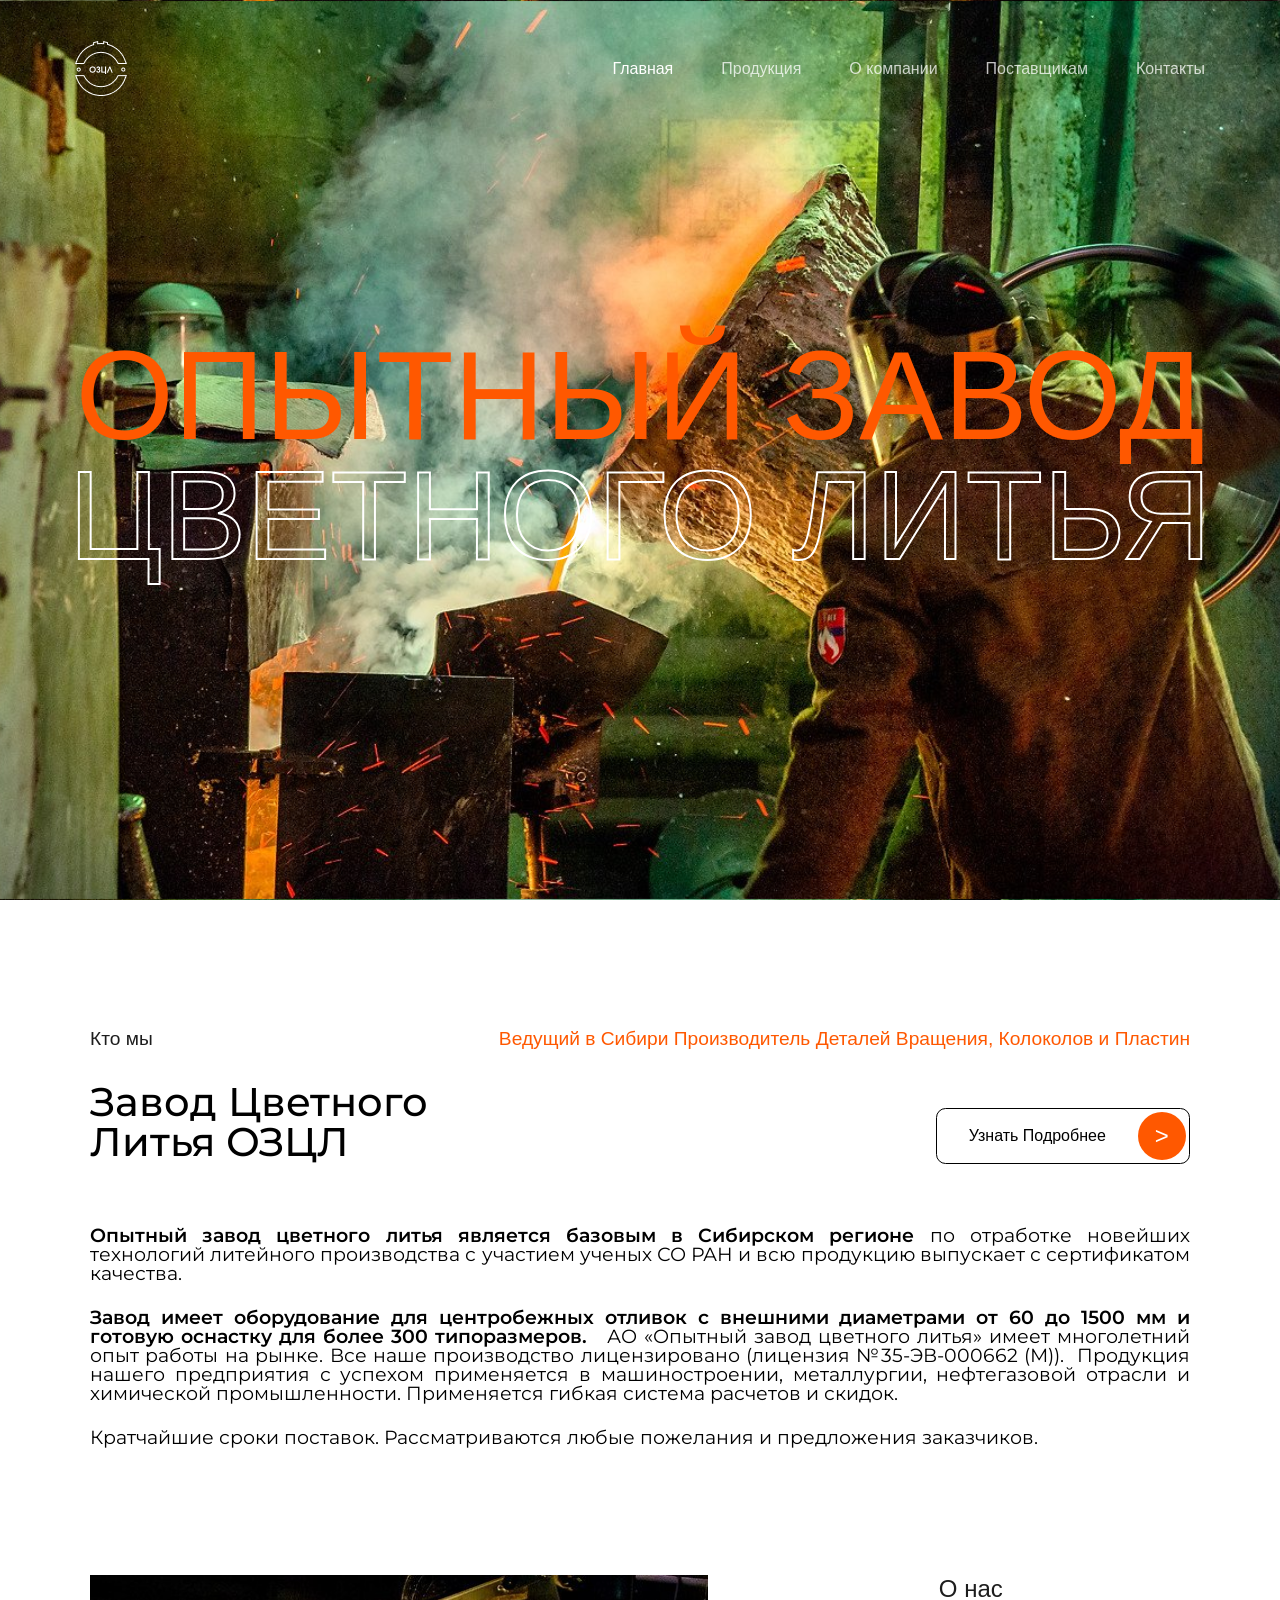
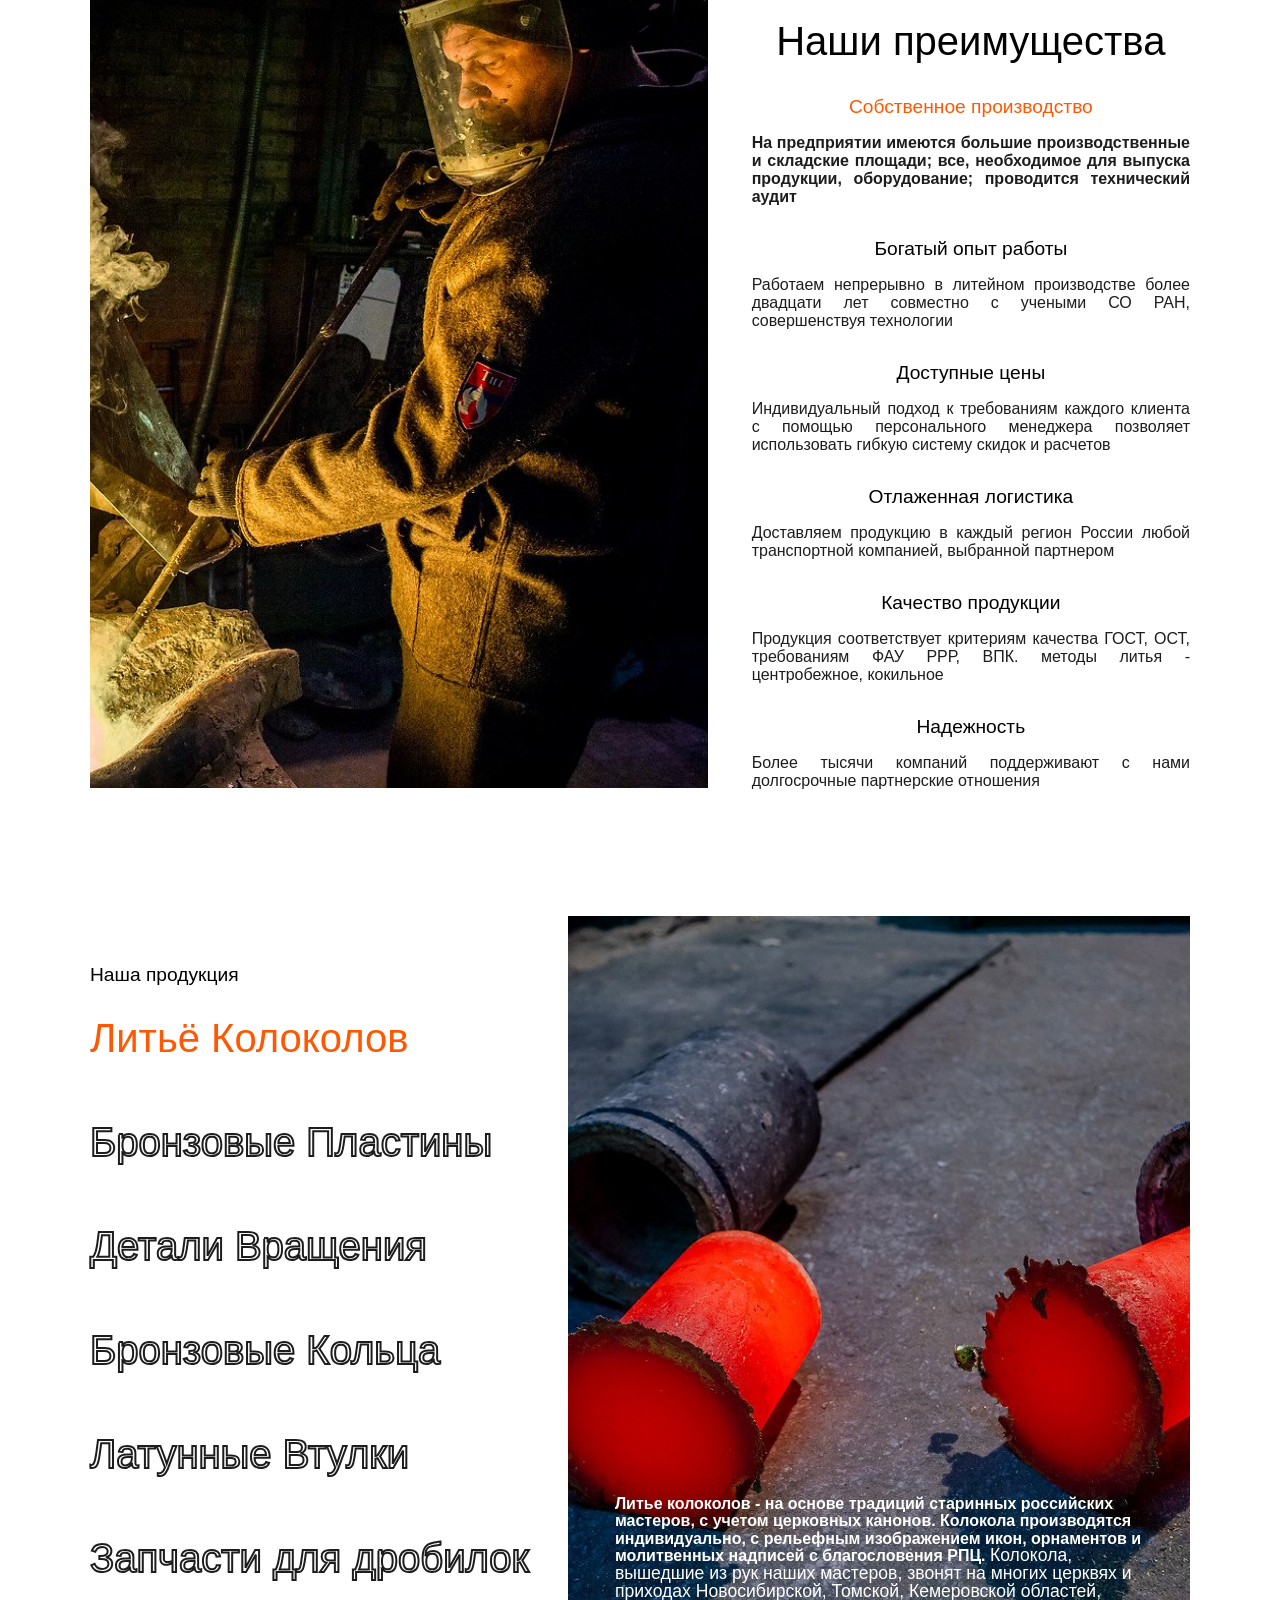
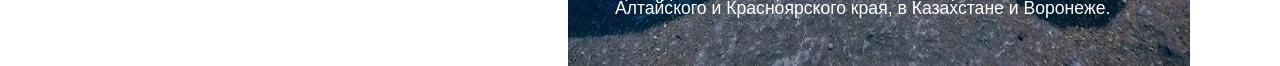
==== index.html @ 79fb11de "Add files via upload" ====
<!DOCTYPE html>
<html lang="ru">
  <head>
    <meta charset="UTF-8" />
    <meta name="viewport" content="width=device-width, initial-scale=1.0" />
    <link href="index.css" rel="stylesheet" />
    <link rel="preconnect" href="https://fonts.googleapis.com" />
    <link rel="preconnect" href="https://fonts.gstatic.com" crossorigin />
    <link
      href="https://fonts.googleapis.com/css2?family=Kumbh+Sans:wght@100..900&family=Montserrat:ital,wght@0,100..900;1,100..900&display=swap"
      rel="stylesheet"
    />
    <script src="index.js" defer></script>
    <title>index</title>
  </head>
  <body>
    <div class="head-section">
      <div class="head-container">
        <div class="nav-head">
          <div class="nav-logo">
            <img id="our-logo" src="images/logo.png" alt="our logotype" />
          </div>
          <div class="toggle" id="mobile__menu">
            <span class="bar"></span>
            <span class="bar"></span>
            <span class="bar"></span>
          </div>
          <ul class="nav-menu">
            <li class="list-item">
              <a class="list-refer active" href="/">Главная</a>
            </li>
            <li class="list-item">
              <a class="list-refer" href="/">Продукция</a>
            </li>
            <li class="list-item">
              <a class="list-refer" href="/">О компании</a>
            </li>
            <li class="list-item">
              <a class="list-refer" href="/">Поставщикам</a>
            </li>
            <li class="list-item">
              <a class="list-refer" href="/">Контакты</a>
            </li>
          </ul>
        </div>
        <p id="orange-fabrik">ОПЫТНЫЙ ЗАВОД</p>
        <p id="transperent-fabrik">ЦВЕТНОГО ЛИТЬЯ</p>
      </div>
    </div>

    <!-- About us -->
    <div class="product-container">
      <div class="about-us">
        <p id="who-we-are">Кто мы</p>
        <p id="lead-fabrik">
          Ведущий в Сибири Производитель Деталей Вращения, Колоколов и Пластин
        </p>
      </div>
      <h3>
        Завод Цветного <br />
        Литья ОЗЦЛ
      </h3>
      <p class="product-text">
        <b>
          Опытный завод цветного литья является базовым в Сибирском регионе
        </b>
        по отработке новейших технологий литейного производства с участием
        ученых СО РАН и всю продукцию выпускает с сертификатом качества. 
      </p>

      <p class="product-text">
        <b>
          Завод имеет оборудование для центробежных отливок с внешними
          диаметрами от 60 до 1500 мм и готовую оснастку для более 300
          типоразмеров. </b
        >  АО «Опытный завод цветного литья» имеет многолетний опыт работы на
        рынке. Все наше производство лицензировано (лицензия №35-ЭВ-000662
        (М)).  Продукция нашего предприятия с успехом применяется в
        машиностроении, металлургии, нефтегазовой отрасли и химической
        промышленности. Применяется гибкая система расчетов и скидок.
      </p>
      <p class="product-text">
        Кратчайшие сроки поставок. Рассматриваются любые пожелания и предложения
        заказчиков.
      </p>
      <div class="read-more">
        <p>Узнать Подробнее</p>
        <button class="orange-circle">
          <div>&gt;</div>
        </button>
      </div>
    </div>

    <!-- advantage-section -->

    <div class="advantage-container">
      <div class="advantage-images">
        <img
          src="images/own production.png"
          class="image active-img text-1"
          alt="own production"
        />
        <img
          src="images/big experience.png"
          class="image text-2"
          alt="big experience"
        />
        <img src="images/availability.jpg" class="image text-3" alt="" />
        <img src="images/transport.jpg" class="image text-4" alt="" />
        <img src="images/high quality.jpg" class="image text-5" alt="" />
        <img src="images/reliability.jpg" class="image text-6" alt="" />
      </div>
      <div class="advantage-text">
        <p id="us">О нас</p>
        <h4>Наши преимущества</h4>
        <div class="advantage-text-container">
          <div class="text-wrap active-text" data-text="text-1">
            <h5>Собственное производство</h5>
            <p>
              На предприятии имеются большие производственные и складские
              площади; все, необходимое для выпуска продукции, оборудование;
              проводится технический аудит
            </p>
          </div>
          <div class="text-wrap" data-text="text-2">
            <h5>Богатый опыт работы</h5>
            <p>
              Работаем непрерывно в литейном производстве более двадцати лет
              совместно с учеными СО РАН, совершенствуя технологии
            </p>
          </div>
          <div class="text-wrap" data-text="text-3">
            <h5>Доступные цены</h5>
            <p>
              Индивидуальный подход к требованиям каждого клиента с помощью
              персонального менеджера позволяет использовать гибкую систему
              скидок и расчетов
            </p>
          </div>
          <div class="text-wrap" data-text="text-4">
            <h5>Отлаженная логистика</h5>
            <p>
              Доставляем продукцию в каждый регион России любой транспортной
              компанией, выбранной партнером
            </p>
          </div>
          <div class="text-wrap" data-text="text-5">
            <h5>Качество продукции</h5>
            <p>
              Продукция соответствует критериям качества ГОСТ, ОСТ, требованиям
              ФАУ РРР, ВПК. методы литья - центробежное, кокильное
            </p>
          </div>
          <div class="text-wrap" data-text="text-6">
            <h5>Надежность</h5>
            <p>
              Более тысячи компаний поддерживают с нами долгосрочные партнерские
              отношения
            </p>
          </div>
        </div>
      </div>
    </div>

    <!-- production section -->

    <div class="production-container">
      <div class="our-production">
        <p>Наша продукция</p>
        <ul class="production-list">
          <li class="production-item active-item" data-item="1">
            Литьё Колоколов
          </li>
          <li class="production-item" data-item="2">Бронзовые Пластины</li>
          <li class="production-item" data-item="3">Детали Вращения</li>
          <li class="production-item" data-item="4">Бронзовые Кольца</li>
          <li class="production-item" data-item="5">Латунные Втулки</li>
          <li class="production-item" data-item="6">Запчасти для дробилок</li>
        </ul>
      </div>
      <div class="production-image-container">
        <div class="image-block active-block 1">
          <img
            class="production-image"
            src="images/casting of bells.png"
            alt="casting of bells"
          />
          <p class="block-text">
            <b
              >Литье колоколов - на основе традиций старинных российских
              мастеров, с учетом церковных канонов. Колокола производятся
              индивидуально, с рельефным изображением икон, орнаментов и
              молитвенных надписей с благословения РПЦ.
            </b>
            Колокола, вышедшие из рук наших мастеров, звонят на многих церквях и
            приходах Новосибирской, Томской, Кемеровской областей, Алтайского и
            Красноярского края, в Казахстане и Воронеже.
          </p>
        </div>
        <div class="image-block 2">
          <img
            class="production-image"
            src="images/bronze plates.jpg"
            alt="bronze plates"
          />

          <p class="block-text">
            <b>
              Каждая пластина изготавливается индивидуально, украшается искусно
              выполненными узорами и символическими изображениями, отражающими
              богатство русской культуры.
            </b>
            Продукция, созданная нашими мастерами, используется в различных
            сферах, включая декоративно-прикладное искусство, строительство и
            промышленность. Бронзовые пластины нашего производства украшают
            интерьеры зданий и памятники во многих городах.
          </p>
        </div>
        <div class="image-block 3">
          <img
            class="production-image"
            src="images/rotation details.jpg"
            alt="rotation details"
          />
          <p class="block-text">
            <b
              >Производство деталей вращения в России основывается на вековых
              традициях отечественных инженеров и новейших технологиях обработки
              металлов.
            </b>
            Каждое изделие создается индивидуально, с учётом специфики
            оборудования и требований заказчиков. Детали отличаются высоким
            качеством исполнения, точностью размеров и долговечностью.
          </p>
        </div>
        <div class="image-block 4">
          <img
            class="production-image"
            src="images/bronze rings.png"
            alt="bronze rings"
          />
          <p class="block-text">
            <b
              >Производим детали механизмов вращения по технологии центробежного
              литья с последующей механической обработкой.
            </b>
            Нашими заказчиками являются тракторные, судоремонтные,
            машиностроительные, агрегатные, вагоноремонтные, авиационные,
            металлургические и другие заводы.
          </p>
        </div>
        <div class="image-block 5">
          <img
            class="production-image"
            src="images/brass forks.jpg"
            alt="brass forks"
          />
          <p class="block-text">
            <b
              >Производство латунных вилок ведется с использованием традиционных
              технологий и современного оборудования, гарантирующих безупречное
              качество изделий. Каждая вилка проходит тщательную проверку на
              прочность и эстетичность.
            </b>
            Благодаря особой обработке поверхности и аккуратному дизайну, наши
            вилки становятся незаменимым элементом сервировки стола и ценятся
            гурманами по всему миру.
          </p>
        </div>
        <div class="image-block">
          <img
            class="production-image"
            src="images/spare parts for crushers.jpg"
            alt="spare parts for crushers"
          />
          <p class="block-text">
            <b
              >Производство запчастей для дробилок осуществляется с применением
              проверенных временем методов и инновационных решений,
              обеспечивающих надежность и долговечность изделий.
            </b>
            Запчасти характеризуются высокими показателями износостойкости,
            точности изготовления и совместимости с различными моделями
            дробильных установок.
          </p>
        </div>
      </div>
    </div>
  </body>
</html>
---- index.css ----
* {
    box-sizing: border-box;
    padding: 0;
    margin: 0;
    font-size: 16px;
    font-family: Arial, Helvetica, sans-serif;
    scroll-behavior: smooth;
}

.head-section {
    background-image: url('images/main-background.png');
    background-size: cover;
    background-position: center;
    height: 982px;
    width: 100%;
    border: 1px solid transparent;
}

#our-logo {
    cursor: pointer;
}

.nav-head {
    margin: 2.5rem auto 8rem;
    display: flex;
    justify-content: space-between;
    max-width: 1480px;
    height: 55px;
}

.nav-menu {
    display: flex;
    align-items: center;
    justify-content: center;
    justify-items: center;
    list-style: none;
}

.list-item {
    height: 55px;
    display: flex;
    width: 100%;
    align-items: center;
    justify-content: center;
    justify-items: center;
    margin-right: 3rem;
}

.list-item:last-child {
    margin-right: 0;
}

.list-refer {
    display: flex;
    align-items: center;
    justify-content: center;
    justify-self: center;
    text-align: center;
    white-space: nowrap;
    height: 100%;
    width: 100%;
    text-decoration: none;
    color: #ffffffc0;
    font-weight: 400;
    font-size: 1rem;
}

.list-refer:hover {
    color: #fff;
}

.active {
    color: #fff;
}

#orange-fabrik {
    color: #ff5800;
    text-align: center;
    padding-top: 8rem;
    font-size: 10.3rem;
    line-height: 95%;
    animation-name: orange-fabrik;
    animation-timing-function: ease-out;
    animation-duration: 1.5s;
}

@keyframes orange-fabrik {
    from {
        opacity: 0;
        transform: translateY(-400px);
    }

    to {
        opacity: 1;
        transform: translateY(0);
    }
}

#transperent-fabrik {
    -webkit-text-stroke: 2px #fff;
    color: transparent;
    font-size: 10.3rem;
    text-align: center;
    line-height: 95%;
    animation-name: transperent-fabrik;
    animation-timing-function: ease-out;
    animation-duration: 1.5s;
}

@keyframes transperent-fabrik {
    from {
        opacity: 0;
        transform: translateY(400px);
    }

    to {
        opacity: 1;
        transform: translateY(0);
    }
}

@media screen and (max-width:1520px) {

    .head-section {
        height: 950px;
    }

    .nav-head {
        margin: 2.5rem auto 0;
        width: 1300px;
    }

    #transperent-fabrik {
        font-size: 9.2rem;
    }

    #orange-fabrik {
        font-size: 9.2rem;
        text-align: center;
        padding-top: 15rem;
        line-height: 95%;
    }

}

@media screen and (max-width:1350px) {

    .head-section {
        height: 900px;
    }

    .nav-head {
        margin: 2.5rem auto 0;
        width: 1130px;
    }

    #transperent-fabrik {
        font-size: 7.9rem;
    }

    #orange-fabrik {
        font-size: 7.9rem;
    }

}

@media screen and (max-width:1160px) {
    .head-section {
        height: 850px;
    }

    .nav-head {
        margin: 2.5rem auto 0;
        width: 1000px;
    }

    #transperent-fabrik {
        font-size: 7rem;
    }

    #orange-fabrik {
        font-size: 7rem;
    }

}


@media screen and (max-width:1050px) {
    .head-section {
        height: 850px;
    }
    .nav-menu.active {
        display: flex;
        position: absolute;
        left: 10rem;
        top: 40px;
        transition: all 0.5s;
    }

    .toggle .bar {
        width: 25px;
        height: 3px;
        margin: 5px auto;
        transition: all 0.5s ease-in-out;
        background: #ffffffea;
    }

    #mobile__menu {
        position: absolute;
        top: 53px;
        right: 4rem;
    }


    .toggle .bar {
        display: block;
        cursor: pointer;
    }

    #mobile__menu.is-active .bar:nth-child(2) {
        opacity: 0;
    }

    #mobile__menu.is-active .bar:nth-child(1) {
        transform: translateY(8px) rotate(45deg);
    }

    #mobile__menu.is-active .bar:nth-child(3) {
        transform: translateY(-8px) rotate(-45deg);
    }

    .nav-menu {
        display: flex;
        position: absolute;
        top:-100px;
        left: 10rem;
        transition: all 0.5s;
    }

    .nav-logo {
        margin-left: 4rem;
    }

    .list-item {
        margin-right: 1rem;
    }
    .nav-head {
        margin: 2.5rem auto 0;
        width: 1000px;
    }

    #transperent-fabrik {
        font-size: 6.2rem;
    }

    #orange-fabrik {
        font-size: 6.2rem;
    }
}

@media screen and (max-width:920px) {
    .header-container {
        width: 100%;
    }
    #transperent-fabrik {
        font-size: 5.5rem;
    }

    #orange-fabrik {
        font-size: 5.5rem;
    }

    .list-refer {
        font-size: 0.9rem;
    }

}

@media screen and (max-width:820px) {
    .head-section {
        height: 850px;
    }

    #orange-fabrik {
        font-size: 4.5rem;
    }
    #transperent-fabrik {
        font-size: 4.5rem;
    }

    .nav-menu.active {
        display: flex;
        position: absolute;
        left: 7.5rem;
        top: 40px;
        transition: all 0.5s;
    }


    #mobile__menu {
        position: absolute;
        top: 53px;
        right: 2rem;
    }

    .nav-menu {
        display: flex;
        position: absolute;
        top:-100px;
        left: 7.5rem;
        transition: all 0.5s;
    }

    .nav-logo {
        margin-left: 2rem;
    }
 
    .nav-head {
        margin: 2.5rem auto 0;
        width: 100%;
    }
    
}

@media screen and (max-width:670px) {
    .head-section {
        height: 750px;
    }
    .nav-head {
        margin-top: 20px; 
    }
    #orange-fabrik {
        font-size: 3.2rem;
    }
    #transperent-fabrik {
        font-size: 3.2rem;
    }

    .nav-menu.active {
        display: flex;
        flex-direction: column;
        position: absolute;
        left: 45%;
        top: 10px;
        transition: all 0.5s;
    }

    .nav-menu {
        display: flex;
        flex-direction: column;
        position: absolute;
        top:-300px;
        left: 45%;
        transition: all 0.5s;
    }
    .list-item {
        margin-right: 0;
    }

    #mobile__menu {
        position: absolute;
        top: 27px;
        right: 2rem;
    }
}


/* Product-section */

.product-container {
    max-width: 1520px;
    margin: 8rem auto 8rem;
    font-family: Montserrat;
    position: relative;
}

.about-us {
    display: flex;
    width: 100%;
    justify-content: space-between;
}

#who-we-are {
    font-family: inherit;
    font-weight: 400;
    font-size: 1.2rem;
    color: #1D1D1D;
}

#lead-fabrik {
    font-family: inherit;
    color: #FF5800;
    font-weight: 500;
    font-size: 1.2rem;
}

.product-container h3 {
    font-family: inherit;
    font-weight: 500;
    margin: 2rem 0 4rem;
    font-size: 2.5rem;
    line-height: 100%;
}

.product-text {
    font-family: inherit;
    font-weight: 400;
    font-size: 1.2rem;
    line-height: 100%;
    width: 100%;
    text-align: justify;
    margin-bottom: 1.5rem;
}

.product-text b {
    font-family: inherit;
    font-weight: 600;
    font-size: 1.2rem;
    line-height: 100%;
}

.read-more {
    position: absolute;
    top: 5rem;
    right: 0;
    display: flex;
    border: 1px solid black;
    border-radius: 0.6rem;
    padding: 0.2rem 0.2rem 0.2rem 2rem;
    align-items: center;
}

.read-more p {
    font-family: inherit;
    font-weight: 300;
    font-size: 1rem;
    margin-right: 2rem;
}

.orange-circle {
    border: none;
    cursor: pointer;
    width: 3rem;
    height: 3rem;
    border-radius: 50%;
    background: #FF5800;
}

.orange-circle div {
    color: #fff;
    font-size: 1.5rem;
}


@media screen and (max-width: 1540px) {
    .product-container {
        width: 1300px;
    }
}


@media screen and (max-width: 1320px) {
    .product-container {
        width: 1100px;
    }
}

@media screen and (max-width: 1120px) {
    .product-container {
        width: 900px;
    }
    
    #who-we-are {
        font-size: 1rem;
    }
    
    #lead-fabrik {
        font-size: 1rem;
    }
    
    .product-container h3 {
        font-size: 2.3rem;
    }
    
    .product-text {
        font-size: 1rem;
    }
    
    .product-text b {
        font-size: 1rem;
    }
}

@media screen and (max-width: 920px) {
    .product-container {
        width: 700px;
    }
    .about-us {
        display: block;
    }   
    #who-we-are {
        margin-bottom: 2rem;
    } 

    .read-more {
        position: absolute;
        top: 7rem;
        right: 0;
    }
}

@media screen and (max-width: 720px) {
    .product-container {
        width: 420px;
        margin: 5rem auto 3rem;
    }

    .read-more {
        position: absolute;
        top: 7rem;
        left: 0;
        width: 58%;
    }

    #lead-fabrik {
        margin-bottom: 7rem;
    }

    .product-container h3 {
        font-family: inherit;
        font-weight: 500;
        margin: 2rem 0 2rem;
        font-size: 2.3rem;
    }
}


/* advantage-section */

.advantage-container {
    display: flex;
    width: 1720px;
    height: 982px;
    align-items: center;
    font-family: Montserrat;
    box-sizing: border-box;
}

.advantage-images {
    overflow: hidden;
    width: 44%;
    height: 100%;
    position: relative;
    margin-right: 12%;
}

.image {
    width: 100%;
    height: 100%;
    object-fit: cover;
    object-position: 100% 100%;
    display: none;
}

.image.active-img {
    width: 100%;
    height: 100%;
    object-fit: cover;
    object-position: 100% 100%;
    display: block;
}

.advantage-text {
    width: 44%;
}

#us {
    font-family: inherit;
    font-size: 1.5rem;
}
.advantage-text p{
    color: #1D1D1D;
    font-weight: 400;
    font-size: 1rem;
    margin-bottom: 1rem;
    font-family: inherit;
}

.advantage-text h4{
    font-weight: 500;
    font-size: 3rem;
    margin-bottom: 3rem;
    font-family: inherit;
}

.advantage-text-container {
    display: grid;
    grid-template-columns: 1fr 1fr;
    gap: 2rem;
}

.text-wrap {
    width: 100%;
    cursor: pointer;
}

.text-wrap:nth-child(2), .text-wrap:nth-child(4), .text-wrap:nth-child(6) {
    margin-right: 0;
}

.text-wrap h5 {
    font-family: inherit;
    font-weight: 500;
    font-size: 1.2rem;
    margin-bottom: 1rem;
}
.text-wrap p {
    font-family: inherit;
    font-weight: 400;
    font-size: 1rem;
}

.active-text h5 {
    color: #FF5800;
}

.active-text p {
    font-weight: 550;
}

.image.text-2 {
    width: 100%;
    height: 100%;
    object-fit: cover;
    object-position: 40% 10%;
}

.image.text-5 {
    width: 100%;
    height: 100%;
    object-fit: cover;
    object-position: 10% 10%;
}

.image.text-4 {
    width: 100%;
    height: 100%;
    object-fit: cover;
    object-position: 100% 100%;
}


@media screen and (max-width:1740px) {
    
    .advantage-container {
        width: 1500px;
        height: 900px;
        align-items: center;
        font-family: Montserrat;
    }

    .image.text-2 {
        object-position: 50% 40%;
    }
}

@media screen and (max-width:1540px) {
    
    .advantage-container {
        width: 1250px;
        height: 800px;
        margin: 0 auto;     
    }

    .advantage-text-container {
        justify-content: space-between;
        text-align: justify;
    }


    .advantage-images {
        width: 46%;
        margin-right: 6%;
    }

    .advantage-text {
        width: 48%;
    }

    .image.text-2 {
        object-position: 40% 10%;
    }
    
}

@media screen and (max-width:1320px) {
    
    .advantage-container {
        width: 1100px;
        height: 813px;
        align-items: self-start;
    }
    
    .advantage-images {
        width: 62%;
        height: 100%;
        margin-right: 4%;
    }
    
    .advantage-text {
        width: 44%;
        text-align: center;
    }
    
    .advantage-text p{
        font-size: 1rem;
        font-family: inherit;
    }
    
    .advantage-text h4{
        font-size: 2.5rem;
        margin-bottom: 2rem;
    }
    
    .advantage-text-container {
        display: grid;
        grid-template-columns: 1fr;
        gap: 1rem;
    }
    
    .text-wrap {
        margin-right: 0;
        text-align: justify;
    }
     
    .text-wrap h5 {
        font-family: inherit;
        text-align: center;
        font-weight: 500;
        font-size: 1.2rem;
    }
    
    .active-text p {
        font-weight: 550;
    }
}

@media screen and (max-width:1120px) {
    .advantage-container {
        width: 900px;
        height: auto;
        align-items: center;
        flex-direction: column-reverse;
    }
    
    .advantage-images {
        width: 70%;
        height: 40rem;
        margin-right: 0;
    }
    
    .advantage-text {
        width: 100%;
        text-align: center;
        margin-bottom: 2rem;
    }
    
    .advantage-text h4{
        font-size: 2.5rem;
        margin-bottom: 2.5rem;
    }
    
    .advantage-text-container {
        display: grid;
        grid-template-columns: 1fr 1fr;
        gap: 2.5rem;
    }
    
    .text-wrap {
        width: 100%;
        text-align: justify;
    }
}

@media screen and (max-width:920px) {

    .advantage-container {
        width: 700px;
    }

    .advantage-images {
        width: 100%;
    }

    .text-wrap {
        width: 100%;
    }
}

@media screen and (max-width:720px) {
    .advantage-container {
        width: 420px;
        margin-top: 6rem;
    }

    .advantage-text-container {
        display: grid;
        grid-template-columns: 1fr;
        gap: 1rem;
    }

    .advantage-images {
       height: 30rem;
    }
}

/* production section */

.production-container {
    margin-top: 8rem;
    display: flex;
    justify-content: space-between;
    width: 1720px;
    height: 982px;
    justify-self: end;
    font-family: Montserrat;
    box-sizing: border-box;
}

.our-production {
    display: flex;
    flex-direction: column;
    width: 50%;
}

.our-production p {
    margin-top: 5rem;
    font-family: inherit;
    font-weight: 400;
    font-size: 1.2rem;
}

.production-list {
    list-style: none;
    margin-top: 2rem;
}

.production-item {
    cursor: pointer;
    font-family: inherit;
    font-weight: 500;
    font-size: 3rem;
    line-height: 100%;
    -webkit-text-stroke: 2px #1D1D1D;
    color: transparent;
    margin-bottom: 5rem;
}

.active-item {
    color: #ff5800;
    border: none;
    -webkit-text-stroke: 0;
}

.production-image-container {
    width: 911px;
    height: 982px;
}


.image-block {
    position: relative;
    display: flex;
    justify-content: center;
    align-items: end;
    width: 100%;
    height: 100%;
    overflow: hidden;
    color: #fff;
    padding-bottom: 5rem;
    display: none;
}

.image-block.active-block {
    display: flex;
}

.image-block img {
    position: absolute;
    width: 100%;
    height: 100%;
    object-fit: cover;
    left: 0;
    top: 0;
    z-index: -1;
}
.image-block .block-text {
    font-weight: 400;
    font-family: inherit;
    font-size: 1.2rem;
    line-height: 100%;
    text-align: left;
    z-index: 1;
    width: 70%;
}


@media screen and (max-width:1740px) {
    
    .production-container {
        width: 1500px;
        height: 900px;
        font-family: Montserrat;
    }
}

@media screen and (max-width:1540px) {
    
    .production-container {
        width: 1250px;
        height: 800px;
        margin: 8rem auto 0;     
    }

    .production-image-container {
        width: 60%;
        height: 100%;
    }

    .our-production p {
        margin-top: 5rem;
    }

    .image-block {
        padding-bottom: 3rem;
    }

    .image-block .block-text {
        width: 80%;
    }

    .production-item {
        font-size: 2.5rem;
        margin-bottom: 4rem;
    }
}

@media screen and (max-width:1320px) {
    
    .production-container {
        width: 1100px;
        height: 750px;
    }

    .image-block .block-text {
        width: 85%;
        font-size: 1.1rem;
    }

    .our-production p {
        margin-top: 3rem;
    }

    .production-image-container {
        width: 65%;
        height: 100%;
    }

    .image-block {
        padding-bottom: 3rem;
    }
}

@media screen and (max-width:1120px) {
    .production-container {
        width: 900px;
        align-items: center;
    }

       .our-production p{
        margin-top: 0;
    }

    .production-item {
        font-size: 1.9rem;
        margin-bottom: 4rem;
        -webkit-text-stroke: 1px #1D1D1D;
    }

    .active-item {
        -webkit-text-stroke: 0;
    }

    .production-item:last-child {
        margin-bottom: 0;
    }
    .production-image-container {
        width: 80%;
        height: 85%;
        padding-bottom: 0;
    }

    .image-block .block-text {
        margin-bottom: 0;
        padding-bottom: 0;
    }

    .image-block {
        padding-bottom: 2rem;
    }
}

@media screen and (max-width:920px) {

    .production-container {
        display: flex;
        flex-direction: column;
        justify-content: center;
        align-items: center;
        margin: 0 auto;
        width: 700px;
        height: auto;
    }
    
    .our-production {
        display: flex;
        flex-direction: column;
        width: 100%;
    }
    
    .our-production p {
        margin-top: 8rem;
        font-family: inherit;
        font-weight: 400;
        font-size: 1.5rem;
        text-align: center;
    }
    
    .production-list {
        list-style: none;
        margin-top: 3rem;
        display: grid;
        grid-template-columns: 1fr 1fr;   
    }
    
    .production-item {
        cursor: pointer;
        font-family: inherit;
        font-weight: 500;
        font-size: 1.9rem;
        -webkit-text-stroke: 1px #1D1D1D;
        color: transparent;
        margin-bottom: 4rem;
    }

    .active-item {
        color: #FF5800;
        -webkit-text-stroke: 0;
    }

    .production-item:last-child {
        margin-bottom: 0;
    }
    
    .production-image-container {
        width: 100%;
        height: 30rem;
        overflow: hidden;
    }
    
    .image-block {
        position: relative;
        display: none;
        justify-content: center;
        align-items: end;
        width: 100%;
        height: 100%;
        overflow: hidden;
        color: #fff;
        padding-bottom: 2rem;
    }

    .image-block.active-block {
        display: flex;
    }
    
    .image-block img {
        position: absolute;
        width: 100%;
        height: 100%;
        object-fit: cover;
        left: 0;
        top: 0;
        z-index: -1;
    }
    .image-block .block-text {
        font-weight: 400;
        font-family: inherit;
        font-size: 1rem;
        line-height: 120%;
        text-align: left;
        z-index: 1;
        width: 90%;
        margin-bottom: 0;
    }   

}

@media screen and (max-width:720px) {

    .production-container {
        width: 420px;
    }
    
    .our-production {
        display: flex;
        flex-direction: column;
        width: 100%;
    }
    
    .our-production p {
        margin-top: 8rem;
        font-family: inherit;
        font-weight: 400;
        font-size: 1.5rem;
        text-align: center;
    }
    
    .production-list {
        list-style: none;
        margin-top: 3rem;
        display: grid;
        grid-template-columns: 1fr 1fr;   
    }
    
    .production-item {
        cursor: pointer;
        font-family: inherit;
        font-weight: 500;
        font-size: 1.9rem;
        -webkit-text-stroke: 1px #1D1D1D;
        color: transparent;
        margin-bottom: 4rem;
    }

    .active-item {
        color: #FF5800;
        -webkit-text-stroke: 0;
    }
    .production-item:last-child {
        margin-bottom: 0;
    }
    
    .production-image-container {
        width: 100%;
        height: 30rem;
        overflow: hidden;
    }
    
    .image-block {
        position: relative;
        display: none;
        justify-content: center;
        align-items: end;
        width: 100%;
        height: 100%;
        overflow: hidden;
        color: #fff;
        padding-bottom: 0;
    }

    .image-block.active-block {
        display: flex;
    }

    .image-block img {
        position: absolute;
        width: 100%;
        height: 100%;
        object-fit: cover;
        left: 0;
        top: 0;
        z-index: -1;
    }
    .image-block .block-text {
        font-weight: 400;
        font-family: inherit;
        font-size: 0.8rem;
        line-height: 120%;
        width: 90%;
        margin-bottom: 1rem;
    }   
}
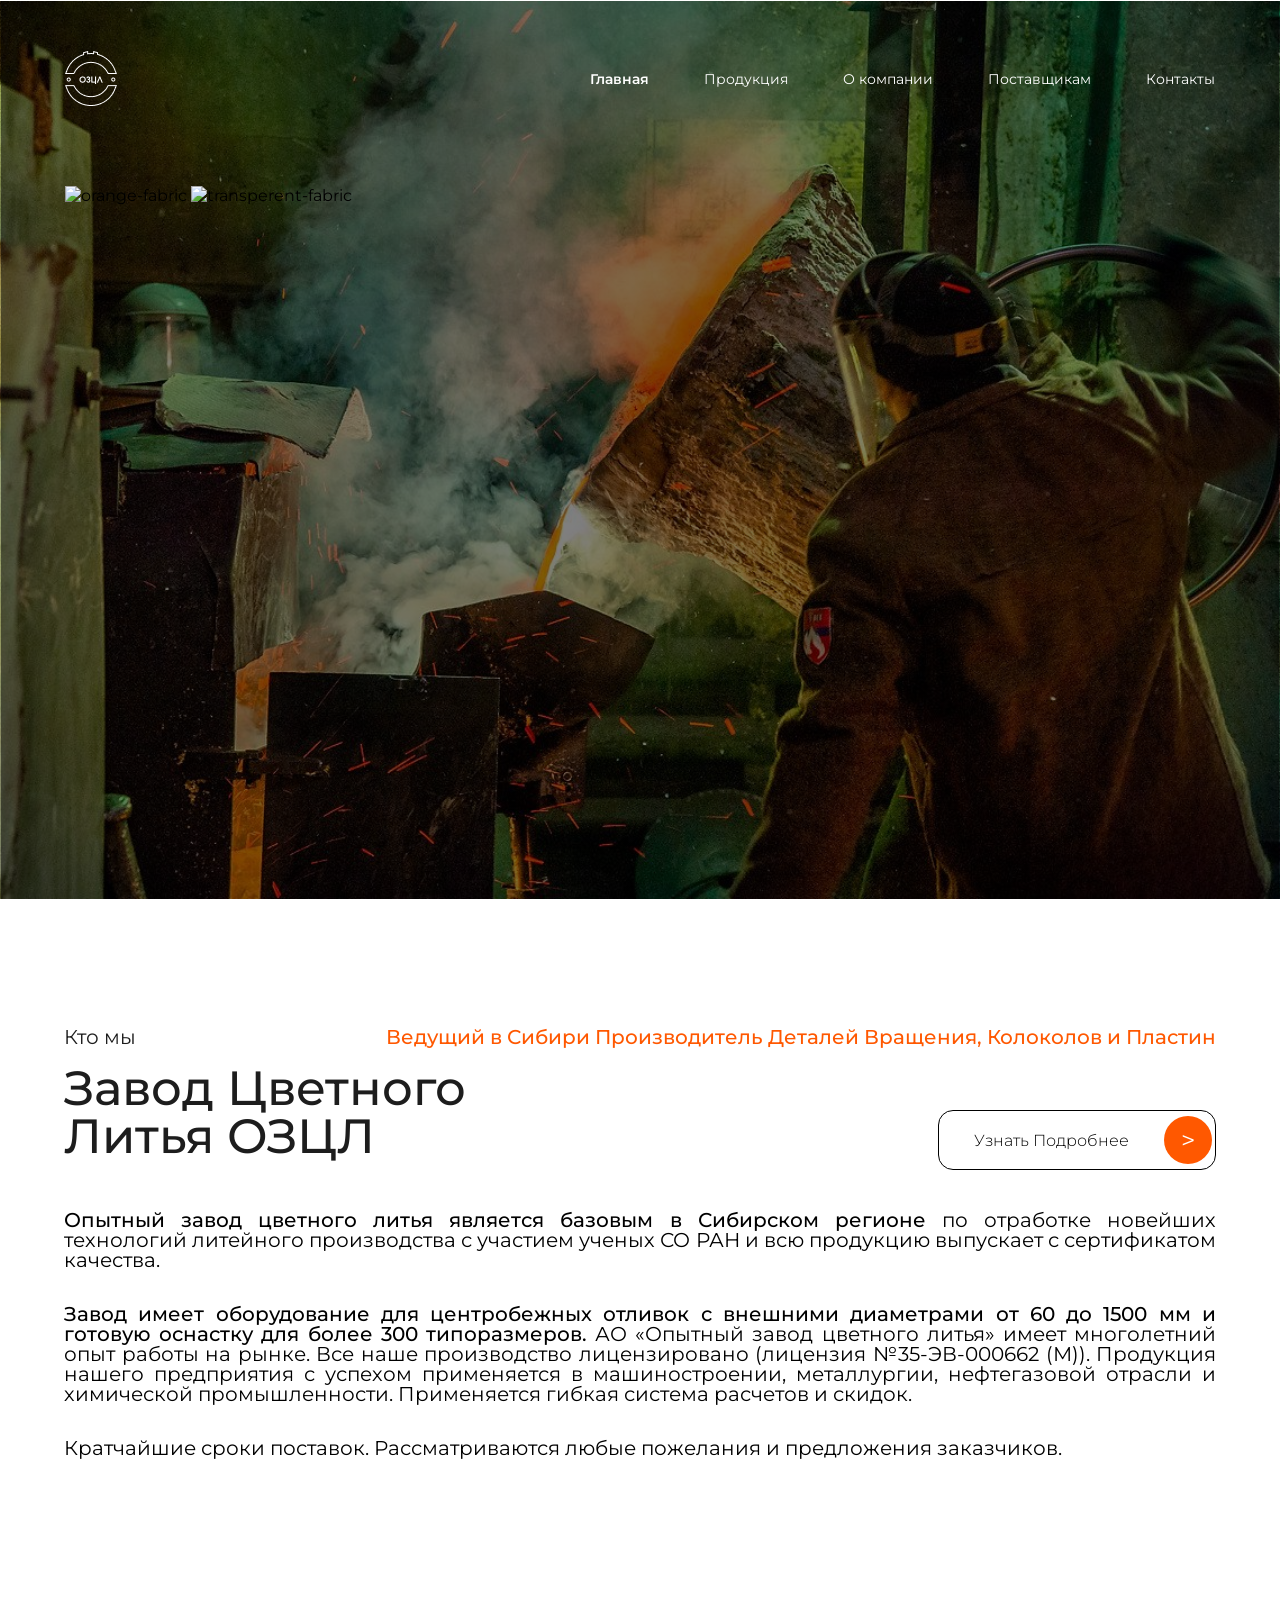
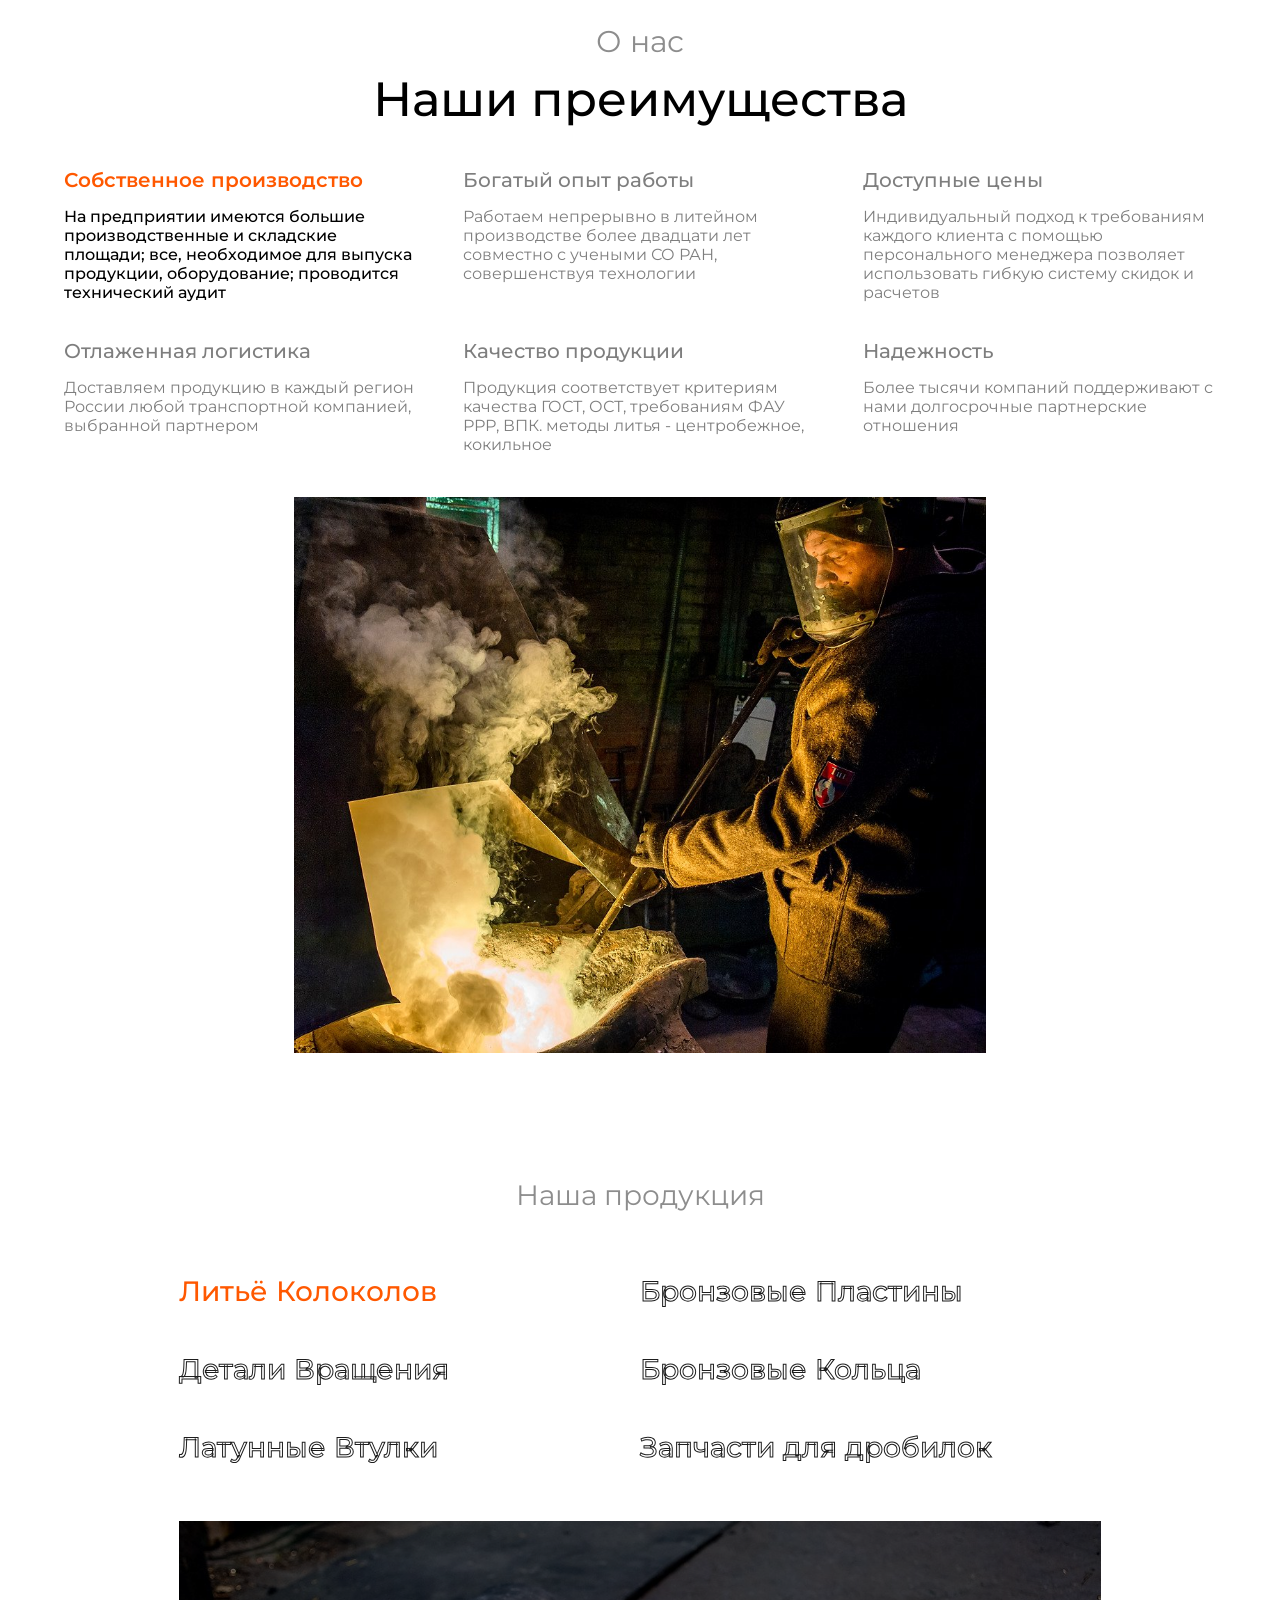
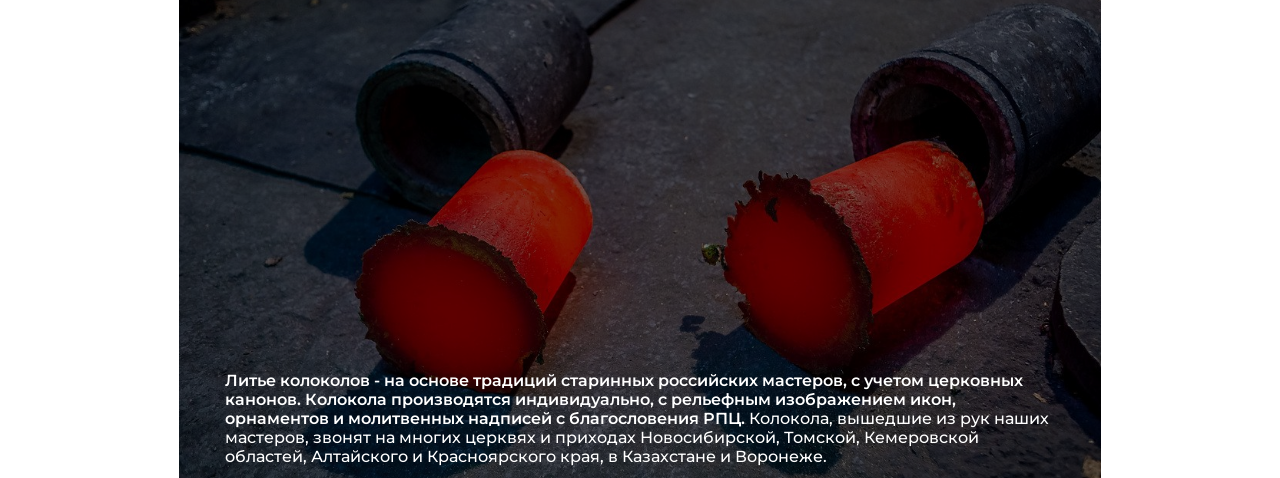
==== commit 49d4db7d: "Add files via upload" ====
--- a/index.html
+++ b/index.html
@@ -16,35 +16,41 @@
   <body>
     <div class="head-section">
       <div class="head-container">
-        <div class="nav-head">
+        <header class="nav-head">
           <div class="nav-logo">
-            <img id="our-logo" src="images/logo.png" alt="our logotype" />
+            <a href="/"
+              ><img id="our-logo" src="images/logo.png" alt="our logotype"
+            /></a>
           </div>
           <div class="toggle" id="mobile__menu">
             <span class="bar"></span>
             <span class="bar"></span>
             <span class="bar"></span>
           </div>
-          <ul class="nav-menu">
-            <li class="list-item">
-              <a class="list-refer active" href="/">Главная</a>
-            </li>
-            <li class="list-item">
-              <a class="list-refer" href="/">Продукция</a>
-            </li>
-            <li class="list-item">
-              <a class="list-refer" href="/">О компании</a>
-            </li>
-            <li class="list-item">
-              <a class="list-refer" href="/">Поставщикам</a>
-            </li>
-            <li class="list-item">
-              <a class="list-refer" href="/">Контакты</a>
-            </li>
-          </ul>
-        </div>
-        <p id="orange-fabrik">ОПЫТНЫЙ ЗАВОД</p>
-        <p id="transperent-fabrik">ЦВЕТНОГО ЛИТЬЯ</p>
+          <nav class="nav-menu">
+            <ul class="nav-list">
+              <li class="list-item">
+                <a class="list-refer active" href="/">Главная</a>
+              </li>
+              <li class="list-item">
+                <a class="list-refer" href="/">Продукция</a>
+              </li>
+              <li class="list-item">
+                <a class="list-refer" href="/">О компании</a>
+              </li>
+              <li class="list-item">
+                <a class="list-refer" href="/">Поставщикам</a>
+              </li>
+              <li class="list-item">
+                <a class="list-refer" href="/">Контакты</a>
+              </li>
+            </ul>
+          </nav>
+        </header>
+        <div class="image-container">
+          <img src="/images/orange-fabric.png" alt="orange-fabric" />
+          <img src="/images/transperent-fabric.png" alt="transperent-fabric" />
+        </div>
       </div>
     </div>
 
@@ -56,39 +62,41 @@
           Ведущий в Сибири Производитель Деталей Вращения, Колоколов и Пластин
         </p>
       </div>
-      <h3>
-        Завод Цветного <br />
-        Литья ОЗЦЛ
-      </h3>
-      <p class="product-text">
-        <b>
-          Опытный завод цветного литья является базовым в Сибирском регионе
-        </b>
-        по отработке новейших технологий литейного производства с участием
-        ученых СО РАН и всю продукцию выпускает с сертификатом качества. 
-      </p>
-
-      <p class="product-text">
-        <b>
-          Завод имеет оборудование для центробежных отливок с внешними
-          диаметрами от 60 до 1500 мм и готовую оснастку для более 300
-          типоразмеров. </b
-        >  АО «Опытный завод цветного литья» имеет многолетний опыт работы на
-        рынке. Все наше производство лицензировано (лицензия №35-ЭВ-000662
-        (М)).  Продукция нашего предприятия с успехом применяется в
-        машиностроении, металлургии, нефтегазовой отрасли и химической
-        промышленности. Применяется гибкая система расчетов и скидок.
-      </p>
-      <p class="product-text">
-        Кратчайшие сроки поставок. Рассматриваются любые пожелания и предложения
-        заказчиков.
-      </p>
       <div class="read-more">
         <p>Узнать Подробнее</p>
         <button class="orange-circle">
           <div>&gt;</div>
         </button>
       </div>
+      <h3>
+        Завод Цветного <br />
+        Литья ОЗЦЛ
+      </h3>
+      <div class="text-content">
+        <p class="product-text">
+          <span
+            >Опытный завод цветного литья является базовым в Сибирском регионе </span
+          >по отработке новейших технологий литейного производства с участием
+          ученых СО РАН и всю продукцию выпускает с сертификатом качества. 
+        </p>
+
+        <p class="product-text">
+          <span
+            >Завод имеет оборудование для центробежных отливок с внешними
+            диаметрами от 60 до 1500 мм и готовую оснастку для более 300
+            типоразмеров.</span
+          >
+          АО «Опытный завод цветного литья» имеет многолетний опыт работы на
+          рынке. Все наше производство лицензировано (лицензия №35-ЭВ-000662
+          (М)). Продукция нашего предприятия с успехом применяется в
+          машиностроении, металлургии, нефтегазовой отрасли и химической
+          промышленности. Применяется гибкая система расчетов и скидок.
+        </p>
+        <p class="product-text">
+          Кратчайшие сроки поставок. Рассматриваются любые пожелания и
+          предложения заказчиков.
+        </p>
+      </div>
     </div>
 
     <!-- advantage-section -->
@@ -105,10 +113,22 @@
           class="image text-2"
           alt="big experience"
         />
-        <img src="images/availability.jpg" class="image text-3" alt="" />
-        <img src="images/transport.jpg" class="image text-4" alt="" />
-        <img src="images/high quality.jpg" class="image text-5" alt="" />
-        <img src="images/reliability.jpg" class="image text-6" alt="" />
+        <img
+          src="images/availability.jpg"
+          class="image text-3"
+          alt="availability"
+        />
+        <img src="images/transport.jpg" class="image text-4" alt="transport" />
+        <img
+          src="images/high quality.jpg"
+          class="image text-5"
+          alt="high quality"
+        />
+        <img
+          src="images/reliability.jpg"
+          class="image text-6"
+          alt="reliability"
+        />
       </div>
       <div class="advantage-text">
         <p id="us">О нас</p>
@@ -181,21 +201,24 @@
       <div class="production-image-container">
         <div class="image-block active-block 1">
           <img
+            id="casting-of-bells"
             class="production-image"
             src="images/casting of bells.png"
             alt="casting of bells"
           />
-          <p class="block-text">
-            <b
+          <div class="block-text">
+            <span
               >Литье колоколов - на основе традиций старинных российских
               мастеров, с учетом церковных канонов. Колокола производятся
               индивидуально, с рельефным изображением икон, орнаментов и
               молитвенных надписей с благословения РПЦ.
-            </b>
-            Колокола, вышедшие из рук наших мастеров, звонят на многих церквях и
-            приходах Новосибирской, Томской, Кемеровской областей, Алтайского и
-            Красноярского края, в Казахстане и Воронеже.
-          </p>
+            </span>
+            <p>
+              Колокола, вышедшие из рук наших мастеров, звонят на многих церквях
+              и приходах Новосибирской, Томской, Кемеровской областей,
+              Алтайского и Красноярского края, в Казахстане и Воронеже.
+            </p>
+          </div>
         </div>
         <div class="image-block 2">
           <img
@@ -203,18 +226,19 @@
             src="images/bronze plates.jpg"
             alt="bronze plates"
           />
-
-          <p class="block-text">
-            <b>
+          <div class="block-text">
+            <span>
               Каждая пластина изготавливается индивидуально, украшается искусно
               выполненными узорами и символическими изображениями, отражающими
               богатство русской культуры.
-            </b>
-            Продукция, созданная нашими мастерами, используется в различных
-            сферах, включая декоративно-прикладное искусство, строительство и
-            промышленность. Бронзовые пластины нашего производства украшают
-            интерьеры зданий и памятники во многих городах.
-          </p>
+            </span>
+            <p>
+              Продукция, созданная нашими мастерами, используется в различных
+              сферах, включая декоративно-прикладное искусство, строительство и
+              промышленность. Бронзовые пластины нашего производства украшают
+              интерьеры зданий и памятники во многих городах.
+            </p>
+          </div>
         </div>
         <div class="image-block 3">
           <img
@@ -222,16 +246,18 @@
             src="images/rotation details.jpg"
             alt="rotation details"
           />
-          <p class="block-text">
-            <b
+          <div class="block-text">
+            <span
               >Производство деталей вращения в России основывается на вековых
               традициях отечественных инженеров и новейших технологиях обработки
               металлов.
-            </b>
-            Каждое изделие создается индивидуально, с учётом специфики
-            оборудования и требований заказчиков. Детали отличаются высоким
-            качеством исполнения, точностью размеров и долговечностью.
-          </p>
+            </span>
+            <p>
+              Каждое изделие создается индивидуально, с учётом специфики
+              оборудования и требований заказчиков. Детали отличаются высоким
+              качеством исполнения, точностью размеров и долговечностью.
+            </p>
+          </div>
         </div>
         <div class="image-block 4">
           <img
@@ -239,15 +265,17 @@
             src="images/bronze rings.png"
             alt="bronze rings"
           />
-          <p class="block-text">
-            <b
+          <div class="block-text">
+            <span
               >Производим детали механизмов вращения по технологии центробежного
               литья с последующей механической обработкой.
-            </b>
-            Нашими заказчиками являются тракторные, судоремонтные,
-            машиностроительные, агрегатные, вагоноремонтные, авиационные,
-            металлургические и другие заводы.
-          </p>
+            </span>
+            <p>
+              Нашими заказчиками являются тракторные, судоремонтные,
+              машиностроительные, агрегатные, вагоноремонтные, авиационные,
+              металлургические и другие заводы.
+            </p>
+          </div>
         </div>
         <div class="image-block 5">
           <img
@@ -255,34 +283,38 @@
             src="images/brass forks.jpg"
             alt="brass forks"
           />
-          <p class="block-text">
-            <b
+          <div class="block-text">
+            <span
               >Производство латунных вилок ведется с использованием традиционных
               технологий и современного оборудования, гарантирующих безупречное
               качество изделий. Каждая вилка проходит тщательную проверку на
               прочность и эстетичность.
-            </b>
-            Благодаря особой обработке поверхности и аккуратному дизайну, наши
-            вилки становятся незаменимым элементом сервировки стола и ценятся
-            гурманами по всему миру.
-          </p>
-        </div>
-        <div class="image-block">
+            </span>
+            <p>
+              Благодаря особой обработке поверхности и аккуратному дизайну, наши
+              вилки становятся незаменимым элементом сервировки стола и ценятся
+              гурманами по всему миру.
+            </p>
+          </div>
+        </div>
+        <div class="image-block 6">
           <img
             class="production-image"
             src="images/spare parts for crushers.jpg"
             alt="spare parts for crushers"
           />
-          <p class="block-text">
-            <b
+          <div class="block-text">
+            <span
               >Производство запчастей для дробилок осуществляется с применением
               проверенных временем методов и инновационных решений,
               обеспечивающих надежность и долговечность изделий.
-            </b>
-            Запчасти характеризуются высокими показателями износостойкости,
-            точности изготовления и совместимости с различными моделями
-            дробильных установок.
-          </p>
+            </span>
+            <p>
+              Запчасти характеризуются высокими показателями износостойкости,
+              точности изготовления и совместимости с различными моделями
+              дробильных установок.
+            </p>
+          </div>
         </div>
       </div>
     </div>
--- a/index.css
+++ b/index.css
@@ -1,93 +1,99 @@
+html { 
+    font-size: calc( 1vw / 19.20)
+} 
+
 * {
     box-sizing: border-box;
     padding: 0;
     margin: 0;
     font-size: 16px;
-    font-family: Arial, Helvetica, sans-serif;
+    font-family: Montserrat;
     scroll-behavior: smooth;
 }
 
 .head-section {
-    background-image: url('images/main-background.png');
+    position: relative;
+    height: 100vh;
+    width: 100%;
+    background: linear-gradient(rgba(0, 0, 0, 0.5), rgba(0, 0, 0, 0.5)), url('images/main-background.png');
+    background-repeat: no-repeat;
+    background-position: 70% 70%;
     background-size: cover;
-    background-position: center;
-    height: 982px;
-    width: 100%;
     border: 1px solid transparent;
 }
+
 
 #our-logo {
     cursor: pointer;
+    width: 52px;
+    height: 55px;
+    color: #fff;
 }
 
 .nav-head {
-    margin: 2.5rem auto 8rem;
+    margin: 50px auto 80px;
+    display: flex;
+    color: #fff;
+    justify-content: space-between;
+    max-width: 1520px;
+    height: 55px;
+    position: relative;
+    box-sizing: border-box;
+}
+
+.nav-menu {
+    width: 625px;
+    height: 17px;
+    display: flex;
+    box-sizing: border-box;
+}
+
+.nav-list {
     display: flex;
     justify-content: space-between;
-    max-width: 1480px;
-    height: 55px;
-}
-
-.nav-menu {
-    display: flex;
-    align-items: center;
-    justify-content: center;
-    justify-items: center;
     list-style: none;
+    box-sizing: border-box;
+    width: 100%;
 }
 
 .list-item {
     height: 55px;
     display: flex;
-    width: 100%;
     align-items: center;
-    justify-content: center;
-    justify-items: center;
-    margin-right: 3rem;
-}
-
-.list-item:last-child {
-    margin-right: 0;
-}
-
+    box-sizing: border-box;
+}
 .list-refer {
-    display: flex;
-    align-items: center;
-    justify-content: center;
-    justify-self: center;
-    text-align: center;
-    white-space: nowrap;
-    height: 100%;
     width: 100%;
     text-decoration: none;
-    color: #ffffffc0;
+    color: #fff;
+    font-family: Montserrat;
     font-weight: 400;
-    font-size: 1rem;
-}
+    font-size: 14px;
+    transition: all ease 0.3s;
+}
+
 
 .list-refer:hover {
-    color: #fff;
+    font-weight: 600;
 }
 
 .active {
-    color: #fff;
-}
-
-#orange-fabrik {
-    color: #ff5800;
-    text-align: center;
-    padding-top: 8rem;
-    font-size: 10.3rem;
-    line-height: 95%;
-    animation-name: orange-fabrik;
+    font-weight: 600;
+}
+
+.image-container {
+    margin: 0 auto;
+    width: 1520px; 
+    animation-name: image-appears;
+    animation-duration: 1.5s;
     animation-timing-function: ease-out;
-    animation-duration: 1.5s;
-}
-
-@keyframes orange-fabrik {
+}
+
+
+@keyframes image-appears {
     from {
         opacity: 0;
-        transform: translateY(-400px);
+        transform: translateY(500px);
     }
 
     to {
@@ -96,105 +102,45 @@
     }
 }
 
-#transperent-fabrik {
-    -webkit-text-stroke: 2px #fff;
-    color: transparent;
-    font-size: 10.3rem;
-    text-align: center;
-    line-height: 95%;
-    animation-name: transperent-fabrik;
-    animation-timing-function: ease-out;
-    animation-duration: 1.5s;
-}
-
-@keyframes transperent-fabrik {
-    from {
-        opacity: 0;
-        transform: translateY(400px);
-    }
-
-    to {
-        opacity: 1;
-        transform: translateY(0);
-    }
-}
-
-@media screen and (max-width:1520px) {
-
-    .head-section {
-        height: 950px;
-    }
-
+.image-container img {
+    max-width: 100%;
+    height: auto;
+    object-fit: contain;
+}
+
+
+@media screen and (max-width:1550px) {
     .nav-head {
-        margin: 2.5rem auto 0;
-        width: 1300px;
-    }
-
-    #transperent-fabrik {
-        font-size: 9.2rem;
-    }
-
-    #orange-fabrik {
-        font-size: 9.2rem;
-        text-align: center;
-        padding-top: 15rem;
-        line-height: 95%;
-    }
-
-}
-
-@media screen and (max-width:1350px) {
-
-    .head-section {
-        height: 900px;
-    }
-
+        width: 90%;
+    }
+
+    .image-container {
+        width: 90%;      
+    }
+}
+
+
+@media screen and (max-width:1050px) {
     .nav-head {
-        margin: 2.5rem auto 0;
-        width: 1130px;
-    }
-
-    #transperent-fabrik {
-        font-size: 7.9rem;
-    }
-
-    #orange-fabrik {
-        font-size: 7.9rem;
-    }
-
-}
-
-@media screen and (max-width:1160px) {
-    .head-section {
-        height: 850px;
-    }
-
-    .nav-head {
-        margin: 2.5rem auto 0;
-        width: 1000px;
-    }
-
-    #transperent-fabrik {
-        font-size: 7rem;
-    }
-
-    #orange-fabrik {
-        font-size: 7rem;
-    }
-
-}
-
-
-@media screen and (max-width:1050px) {
-    .head-section {
-        height: 850px;
-    }
+        margin: 50px auto 120px;
+    }
+    
+    .nav-menu {
+        width: 70%;
+        position: absolute;
+        top: -100px;
+        left: 80px;
+        display: flex;
+        transition: all 0.5s ease-out;
+    }
+
     .nav-menu.active {
+        width: 70%;
+        position: absolute;
+        top: 0;
+        left: 80px;
         display: flex;
-        position: absolute;
-        left: 10rem;
-        top: 40px;
-        transition: all 0.5s;
+        transition: all 0.5s ease-out;
     }
 
     .toggle .bar {
@@ -202,18 +148,18 @@
         height: 3px;
         margin: 5px auto;
         transition: all 0.5s ease-in-out;
-        background: #ffffffea;
+        background: #fff;
+        display: block;
+        cursor: pointer;
     }
 
     #mobile__menu {
         position: absolute;
-        top: 53px;
-        right: 4rem;
-    }
-
-
-    .toggle .bar {
-        display: block;
+        top: 15px;
+        right: 0;
+        cursor: pointer;
+    }
+    #mobile__menu.is-active {
         cursor: pointer;
     }
 
@@ -229,147 +175,97 @@
         transform: translateY(-8px) rotate(-45deg);
     }
 
+}
+
+@media screen and (max-width:780px) {
+    .nav-head {
+        margin: 50px auto 150px;
+    }
     .nav-menu {
+        width: 100%;
+        position: absolute;
+        top: 80px;
+        left: -1000px;
+        display: flex;
+        transition: all 0.5s ease-out;
+    }
+
+    .nav-menu.active {
+        width: 100%;
+        position: absolute;
+        top: 80px;
+        left: 0;
+        display: flex;
+        transition: all 0.5s ease-out;
+    }
+
+    .list-refer {
+        font-size: 13px;
+    }
+}
+
+@media screen and (max-width:490px) {
+    #our-logo {
+        width: 40px;
+        height: auto;
+    }
+    .nav-head {
+        margin: 10% auto 150px;
+        height: 50px;
+    }
+
+    .list-refer {
+        font-size: 13px;
+    }
+
+    .nav-menu {
+        width: 100%;
         display: flex;
         position: absolute;
-        top:-100px;
-        left: 10rem;
-        transition: all 0.5s;
-    }
-
-    .nav-logo {
-        margin-left: 4rem;
-    }
-
-    .list-item {
-        margin-right: 1rem;
-    }
-    .nav-head {
-        margin: 2.5rem auto 0;
-        width: 1000px;
-    }
-
-    #transperent-fabrik {
-        font-size: 6.2rem;
-    }
-
-    #orange-fabrik {
-        font-size: 6.2rem;
-    }
-}
-
-@media screen and (max-width:920px) {
-    .header-container {
+        top: -300px;
+        left: 0;
+        transition: all 0.5s ease-out;
+    }
+
+    .nav-menu.active {
         width: 100%;
-    }
-    #transperent-fabrik {
-        font-size: 5.5rem;
-    }
-
-    #orange-fabrik {
-        font-size: 5.5rem;
-    }
-
-    .list-refer {
-        font-size: 0.9rem;
-    }
-
-}
-
-@media screen and (max-width:820px) {
-    .head-section {
-        height: 850px;
-    }
-
-    #orange-fabrik {
-        font-size: 4.5rem;
-    }
-    #transperent-fabrik {
-        font-size: 4.5rem;
-    }
-
-    .nav-menu.active {
         display: flex;
         position: absolute;
-        left: 7.5rem;
-        top: 40px;
-        transition: all 0.5s;
-    }
-
+        top: 10px;
+        left: 0;
+        transition: all 0.5s ease-out;
+    }
+
+    .nav-list {
+        flex-direction: column;
+        align-items: center;
+    }
 
     #mobile__menu {
         position: absolute;
-        top: 53px;
-        right: 2rem;
-    }
-
-    .nav-menu {
-        display: flex;
-        position: absolute;
-        top:-100px;
-        left: 7.5rem;
-        transition: all 0.5s;
-    }
-
-    .nav-logo {
-        margin-left: 2rem;
-    }
- 
-    .nav-head {
-        margin: 2.5rem auto 0;
-        width: 100%;
-    }
-    
-}
-
-@media screen and (max-width:670px) {
-    .head-section {
-        height: 750px;
-    }
-    .nav-head {
-        margin-top: 20px; 
-    }
-    #orange-fabrik {
-        font-size: 3.2rem;
-    }
-    #transperent-fabrik {
-        font-size: 3.2rem;
-    }
-
-    .nav-menu.active {
-        display: flex;
-        flex-direction: column;
-        position: absolute;
-        left: 45%;
-        top: 10px;
-        transition: all 0.5s;
-    }
-
-    .nav-menu {
-        display: flex;
-        flex-direction: column;
-        position: absolute;
-        top:-300px;
-        left: 45%;
-        transition: all 0.5s;
-    }
+        top: 20%;
+        right: 0;
+    }
+
     .list-item {
-        margin-right: 0;
-    }
-
-    #mobile__menu {
-        position: absolute;
-        top: 27px;
-        right: 2rem;
-    }
-}
-
+        height: auto;
+        margin-bottom: 18px;
+    }
+
+    .list-item:last-child {
+        margin-bottom: 0;
+    }
+    
+
+
+}
 
 /* Product-section */
 
 .product-container {
     max-width: 1520px;
-    margin: 8rem auto 8rem;
+    height: 423px;
+    margin: 125px auto 125px;
     font-family: Montserrat;
     position: relative;
 }
@@ -383,7 +279,7 @@
 #who-we-are {
     font-family: inherit;
     font-weight: 400;
-    font-size: 1.2rem;
+    font-size: 20px;
     color: #1D1D1D;
 }
 
@@ -391,148 +287,187 @@
     font-family: inherit;
     color: #FF5800;
     font-weight: 500;
-    font-size: 1.2rem;
+    font-size: 20px;
 }
 
 .product-container h3 {
     font-family: inherit;
     font-weight: 500;
-    margin: 2rem 0 4rem;
-    font-size: 2.5rem;
+    margin: 15px 0 50px;
+    font-size: 48px;
     line-height: 100%;
+    color: #1D1D1D;
+}
+
+.text-content {
+    width: 100%;
+    height: 216px;
+    box-sizing: border-box;
 }
 
 .product-text {
     font-family: inherit;
     font-weight: 400;
-    font-size: 1.2rem;
+    font-size: 20px;
+    line-height: 100%;
+    width: 100%;
+    height: auto;
+    text-align: justify;
+    margin-bottom: 34px;
+}
+
+.product-text span {
+    display: inline;
+    font-family: inherit;
+    font-size: 20px;
+    font-weight: 500;
     line-height: 100%;
     width: 100%;
     text-align: justify;
-    margin-bottom: 1.5rem;
-}
-
-.product-text b {
-    font-family: inherit;
-    font-weight: 600;
-    font-size: 1.2rem;
-    line-height: 100%;
+}
+
+.product-text:last-child {
+    margin-bottom: 0;
 }
 
 .read-more {
     position: absolute;
-    top: 5rem;
+    top: 85px;
     right: 0;
+    border: 1px solid black;
+    border-radius: 15px;
+    width: 278px;
+    height: 60px;
     display: flex;
-    border: 1px solid black;
-    border-radius: 0.6rem;
-    padding: 0.2rem 0.2rem 0.2rem 2rem;
     align-items: center;
+    padding-left: 35px;
 }
 
 .read-more p {
     font-family: inherit;
     font-weight: 300;
-    font-size: 1rem;
-    margin-right: 2rem;
+    font-size: 16px;
+    color: black;
 }
 
 .orange-circle {
     border: none;
     cursor: pointer;
-    width: 3rem;
-    height: 3rem;
+    width: 48px;
+    height: 48px;
     border-radius: 50%;
     background: #FF5800;
+    margin-left: 35px;
 }
 
 .orange-circle div {
     color: #fff;
-    font-size: 1.5rem;
-}
-
-
-@media screen and (max-width: 1540px) {
+    font-size: 25px;
+}
+
+
+@media screen and (max-width: 1550px) {
     .product-container {
-        width: 1300px;
-    }
-}
-
-
-@media screen and (max-width: 1320px) {
-    .product-container {
-        width: 1100px;
-    }
-}
-
-@media screen and (max-width: 1120px) {
-    .product-container {
-        width: 900px;
-    }
-    
+        width: 90%;
+    }
+}
+
+
+@media screen and (max-width: 1230px) {
+    .about-us {
+        flex-direction: column;
+    }
+
     #who-we-are {
-        font-size: 1rem;
-    }
-    
+        margin-bottom: 15px;
+    }
     #lead-fabrik {
-        font-size: 1rem;
-    }
-    
+        font-size: 19px;
+    } 
+}
+
+@media screen and (max-width: 875px) {
     .product-container h3 {
-        font-size: 2.3rem;
-    }
-    
+        margin: 15px 0 50px;
+        font-size: 48px;
+    }
+
+    .read-more {
+       position: static;
+       margin-top: 15px;
+    } 
+}
+
+@media screen and (max-width: 610px) {
+    .product-container h3 {
+        font-size: 35px;
+        margin: 15px 0 40px;
+    }
+
+    #who-we-are {
+        font-size: 18px;
+    }
+    
+    #lead-fabrik {
+        font-size: 18px;
+    }
+
     .product-text {
-        font-size: 1rem;
-    }
-    
-    .product-text b {
-        font-size: 1rem;
-    }
-}
-
-@media screen and (max-width: 920px) {
-    .product-container {
-        width: 700px;
-    }
-    .about-us {
-        display: block;
+        font-size: 16px;
+        margin-bottom: 25px;
+    }
+    
+    .product-text span {
+        font-size: 16px;
     }   
+}
+
+@media screen and (max-width: 490px) {
+    .product-container h3 {
+        font-size: 30px;
+        margin: 15px 0 35px;
+    }
+
     #who-we-are {
-        margin-bottom: 2rem;
-    } 
-
+        font-size: 16px;
+    }
+    
+    #lead-fabrik {
+        font-size: 16px;
+    }
+
+    .product-text {
+        font-size: 16px;
+        margin-bottom: 25px;
+    }
+    
+    .product-text span {
+        font-size: 16px;
+    }
+    
     .read-more {
-        position: absolute;
-        top: 7rem;
-        right: 0;
-    }
-}
-
-@media screen and (max-width: 720px) {
-    .product-container {
-        width: 420px;
-        margin: 5rem auto 3rem;
-    }
-
-    .read-more {
-        position: absolute;
-        top: 7rem;
-        left: 0;
-        width: 58%;
-    }
-
-    #lead-fabrik {
-        margin-bottom: 7rem;
-    }
-
-    .product-container h3 {
-        font-family: inherit;
-        font-weight: 500;
-        margin: 2rem 0 2rem;
-        font-size: 2.3rem;
-    }
-}
+        border-radius: 10px;
+        width: 240px;
+        height: 50px;
+        padding-left: 10px;
+    }
+
+    .read-more p {
+        font-size: 16px;
+        color: black;
+    }
+    
+    .orange-circle {
+        border: none;
+        cursor: pointer;
+        width: 40px;
+        height: 40px;
+        border-radius: 50%;
+        background: #FF5800;
+        margin-left: 30px;
+    }
+}
+
 
 
 /* advantage-section */
@@ -548,84 +483,92 @@
 
 .advantage-images {
     overflow: hidden;
-    width: 44%;
+    width: 760px;
     height: 100%;
     position: relative;
-    margin-right: 12%;
+    margin-right: 200px;
+    display: inline-block;
+    cursor: pointer;
 }
 
 .image {
+    position: absolute;
+    top: 0;
+    left: 0;
+    opacity: 0;
+}
+
+.image.active-img {
+    position: absolute;
+    top: 0;
+    left: 0;
     width: 100%;
     height: 100%;
     object-fit: cover;
-    object-position: 100% 100%;
-    display: none;
-}
-
-.image.active-img {
-    width: 100%;
-    height: 100%;
-    object-fit: cover;
-    object-position: 100% 100%;
-    display: block;
+    object-position: 100% 100%; 
+    opacity: 1;
+    transition: opacity 1s ease-in-out;
 }
 
 .advantage-text {
-    width: 44%;
+    width: 760px;
 }
 
 #us {
     font-family: inherit;
-    font-size: 1.5rem;
-}
-.advantage-text p{
+    font-size: 20px;
+    font-weight: 400;
     color: #1D1D1D;
-    font-weight: 400;
-    font-size: 1rem;
-    margin-bottom: 1rem;
-    font-family: inherit;
+    margin-bottom: 15px;
+    opacity: 0.5;
 }
 
 .advantage-text h4{
     font-weight: 500;
-    font-size: 3rem;
-    margin-bottom: 3rem;
+    font-size: 48px;
+    margin-bottom: 50px;
     font-family: inherit;
 }
 
 .advantage-text-container {
     display: grid;
     grid-template-columns: 1fr 1fr;
-    gap: 2rem;
+    row-gap: 50px;
+    column-gap: 58px;
 }
 
 .text-wrap {
-    width: 100%;
+    width: 350px;
     cursor: pointer;
 }
 
-.text-wrap:nth-child(2), .text-wrap:nth-child(4), .text-wrap:nth-child(6) {
-    margin-right: 0;
-}
-
 .text-wrap h5 {
     font-family: inherit;
     font-weight: 500;
-    font-size: 1.2rem;
-    margin-bottom: 1rem;
+    font-size: 20px;
+    margin-bottom: 15px;
+    opacity: 0.5;
+    transition: all 0.5s ease;
 }
 .text-wrap p {
     font-family: inherit;
     font-weight: 400;
-    font-size: 1rem;
+    font-size: 16px;
+    opacity: 0.5;
+    transition: all 0.5s ease;
 }
 
 .active-text h5 {
     color: #FF5800;
+    font-weight: 600;
+    opacity: 1;
+    transition: all 0.5s ease;
 }
 
 .active-text p {
-    font-weight: 550;
+    font-weight: 500;
+    opacity: 1;
+    transition: all 0.5s ease;
 }
 
 .image.text-2 {
@@ -650,544 +593,757 @@
 }
 
 
-@media screen and (max-width:1740px) {
-    
+@media screen and (max-width: 1740px) {
     .advantage-container {
+        margin: 0 auto;
         width: 1500px;
-        height: 900px;
-        align-items: center;
-        font-family: Montserrat;
-    }
-
-    .image.text-2 {
-        object-position: 50% 40%;
-    }
-}
-
-@media screen and (max-width:1540px) {
-    
-    .advantage-container {
-        width: 1250px;
-        height: 800px;
-        margin: 0 auto;     
-    }
-
-    .advantage-text-container {
-        justify-content: space-between;
-        text-align: justify;
-    }
-
-
+        height: 950px;
+    }
     .advantage-images {
-        width: 46%;
+        width: 48%;
+        height: 100%;
         margin-right: 6%;
     }
 
     .advantage-text {
-        width: 48%;
-    }
-
-    .image.text-2 {
-        object-position: 40% 10%;
-    }
-    
-}
-
-@media screen and (max-width:1320px) {
-    
-    .advantage-container {
-        width: 1100px;
-        height: 813px;
-        align-items: self-start;
-    }
-    
-    .advantage-images {
-        width: 62%;
-        height: 100%;
-        margin-right: 4%;
-    }
-    
-    .advantage-text {
-        width: 44%;
-        text-align: center;
-    }
-    
-    .advantage-text p{
-        font-size: 1rem;
-        font-family: inherit;
-    }
-    
-    .advantage-text h4{
-        font-size: 2.5rem;
-        margin-bottom: 2rem;
-    }
-    
-    .advantage-text-container {
-        display: grid;
-        grid-template-columns: 1fr;
-        gap: 1rem;
-    }
-    
-    .text-wrap {
-        margin-right: 0;
-        text-align: justify;
-    }
-     
-    .text-wrap h5 {
-        font-family: inherit;
-        text-align: center;
-        font-weight: 500;
-        font-size: 1.2rem;
-    }
-    
-    .active-text p {
-        font-weight: 550;
-    }
-}
-
-@media screen and (max-width:1120px) {
-    .advantage-container {
-        width: 900px;
-        height: auto;
-        align-items: center;
-        flex-direction: column-reverse;
-    }
-    
-    .advantage-images {
-        width: 70%;
-        height: 40rem;
-        margin-right: 0;
-    }
-    
-    .advantage-text {
-        width: 100%;
-        text-align: center;
-        margin-bottom: 2rem;
-    }
-    
-    .advantage-text h4{
-        font-size: 2.5rem;
-        margin-bottom: 2.5rem;
-    }
-    
+        width: 28%;
+    }
+
     .advantage-text-container {
         display: grid;
         grid-template-columns: 1fr 1fr;
-        gap: 2.5rem;
-    }
-    
+        row-gap: 50px;
+        column-gap: 50px;
+    }
+    
+    .text-wrap {
+        width: 330px;
+        cursor: pointer;
+    }
+    
+}
+
+
+@media screen and (max-width: 1520px) {
+    .advantage-container {
+        width: 1300px;
+        height: 850px;
+    }
+    .advantage-images {
+        width: 50%;
+        height: 100%;
+        margin-right: 4%;
+    }
+
+    .advantage-text-container {
+        display: grid;
+        grid-template-columns: 1fr 1fr;
+        row-gap: 40px;
+        column-gap: 40px;
+    }
+    
+    .text-wrap {
+        width: 280px;
+    }
+
+    .text-wrap h5 {
+        font-size: 18px;
+        margin-bottom: 15px;
+        opacity: 0.5;
+        transition: all 0.5s ease;
+    }
+    .text-wrap p {
+        font-family: inherit;
+        font-weight: 400;
+        font-size: 14px;
+        opacity: 0.5;
+        transition: all 0.5s ease;
+    }
+    .active-text h5 {
+        color: #FF5800;
+        font-weight: 600;
+        opacity: 1;
+        transition: all 0.5s ease;
+    }
+    
+    .active-text p {
+        font-weight: 500;
+        opacity: 1;
+        transition: all 0.5s ease;
+    }
+
+    .advantage-text h4{
+        font-weight: 500;
+        font-size: 36px;
+        margin-bottom: 50px;
+    }
+}
+
+
+@media screen and (max-width: 1320px) {
+    .advantage-container {
+        display: flex;
+        flex-direction: column-reverse;
+        height: 120vh;
+        width: 90%;
+    }
+
+    .advantage-images {
+        width: 60%;
+        height: 100%;
+        margin-top: 80px;
+        position: relative;
+        margin-right: 0;
+        display: inline-block;
+        cursor: pointer;
+    }
+
+    .advantage-text {
+        width: 100%;
+    }
+
+    #us {
+        font-family: inherit;
+        font-size: 30px;
+        font-weight: 400;
+        color: #1D1D1D;
+        margin-bottom: 10px;
+        text-align: center;
+        margin-top: 50px;
+        opacity: 0.5;
+    }
+
+    .advantage-text h4{
+        font-weight: 500;
+        font-size: 48px;
+        text-align: center;
+        margin-bottom: 40px;
+        font-family: inherit;
+    }
+
+    .advantage-text-container {
+        display: grid;
+        grid-template-columns: 1fr 1fr 1fr;
+        row-gap: 15%;
+        column-gap: 4%;
+    }
+
     .text-wrap {
         width: 100%;
-        text-align: justify;
-    }
-}
-
-@media screen and (max-width:920px) {
-
+        cursor: pointer;
+    }
+
+    .text-wrap h5 {
+        font-family: inherit;
+        font-weight: 500;
+        font-size: 20px;
+        margin-bottom: 15px;
+        opacity: 0.5;
+        transition: all 0.5s ease;
+    }
+    .text-wrap p {
+        font-family: inherit;
+        font-weight: 400;
+        font-size: 16px;
+        opacity: 0.5;
+        transition: all 0.5s ease;
+    }
+
+    .active-text h5 {
+        color: #FF5800;
+        font-weight: 600;
+        opacity: 1;
+        transition: all 0.5s ease;
+    }
+
+    .active-text p {
+        font-weight: 500;
+        opacity: 1;
+        transition: all 0.5s ease;
+    }
+    
+}
+
+@media screen and (max-width:1160px) {
+    .text-wrap h5 {
+        font-family: inherit;
+        font-weight: 500;
+        font-size: 18px;
+        margin-bottom: 15px;
+        opacity: 0.5;
+        transition: all 0.5s ease;
+    }
+    .text-wrap p {
+        font-family: inherit;
+        font-weight: 400;
+        font-size: 14px;
+        opacity: 0.5;
+        transition: all 0.5s ease;
+    }
+
+    .active-text h5 {
+        color: #FF5800;
+        font-weight: 600;
+        opacity: 1;
+        transition: all 0.5s ease;
+    }
+
+    .active-text p {
+        font-weight: 500;
+        opacity: 1;
+        transition: all 0.5s ease;
+    }
+
+    #us {
+        font-size: 25px;
+    }
+
+    .advantage-text h4{
+        font-size: 40px;
+    }
+}
+
+@media screen and (max-width: 1000px) {
     .advantage-container {
-        width: 700px;
+        height: 120vh;
+    }
+    .advantage-text-container {
+        display: grid;
+        grid-template-columns: 1fr 1fr;
+        row-gap: 8%;
+        column-gap: 6%;
+    }
+
+}
+
+@media screen and (max-width: 900px) {
+    #us {
+        margin-top: 200px;
+    }
+}
+
+@media screen and (max-width: 800px) {
+
+    #us {
+        margin-top: 300px;
+    }
+    .advantage-container {
+        height: 180vh;
     }
 
     .advantage-images {
         width: 100%;
+        height: 50%;
+        margin-top: 0;
+        position: relative;
+        margin-right: 0;
+        display: inline-block;
+        cursor: pointer;
+    }
+
+    .advantage-text-container {
+        display: flex;
+        flex-direction: column;
+    }
+
+    .advantage-text {
+        text-align: center;
     }
 
     .text-wrap {
-        width: 100%;
-    }
-}
-
-@media screen and (max-width:720px) {
+        margin-bottom: 40px;
+    }
+
+    .advantage-text-container {
+        margin-bottom: 10px;
+    }
+}
+
+@media screen and (max-width: 760px) {
+    .advantage-text h4{
+        font-size: 30px;
+    }
+
+    #us {
+        font-size: 20px;
+    }
+}
+
+@media screen and (max-width: 600px) {
+
     .advantage-container {
-        width: 420px;
-        margin-top: 6rem;
-    }
-
-    .advantage-text-container {
-        display: grid;
-        grid-template-columns: 1fr;
-        gap: 1rem;
-    }
-
-    .advantage-images {
-       height: 30rem;
-    }
-}
-
+        height: 210vh;
+    }
+    #us {
+        margin-top: 200px;
+    }
+}
 /* production section */
 
 .production-container {
-    margin-top: 8rem;
+    margin-top: 125px;
+    margin-left: 200px;
     display: flex;
     justify-content: space-between;
     width: 1720px;
     height: 982px;
-    justify-self: end;
     font-family: Montserrat;
     box-sizing: border-box;
+    align-items: center;
 }
 
 .our-production {
     display: flex;
     flex-direction: column;
-    width: 50%;
+    width: 609px;
+    height: 768px;
 }
 
 .our-production p {
-    margin-top: 5rem;
-    font-family: inherit;
+    font-family: inherit;
+    color: #1D1D1D;
     font-weight: 400;
-    font-size: 1.2rem;
+    font-size: 20px;
+    opacity: 0.5;
 }
 
 .production-list {
     list-style: none;
-    margin-top: 2rem;
+    margin-top: 15px;
 }
 
 .production-item {
     cursor: pointer;
     font-family: inherit;
     font-weight: 500;
-    font-size: 3rem;
+    font-size: 48px;
     line-height: 100%;
-    -webkit-text-stroke: 2px #1D1D1D;
+    -webkit-text-stroke: 1px #1D1D1D;
     color: transparent;
-    margin-bottom: 5rem;
-}
-
-.active-item {
+    margin-bottom: 75px;
+    transition: all 1s ease;
+}
+
+.production-item:last-child {
+    margin-bottom: 0;
+}
+
+.production-item.active-item {
     color: #ff5800;
+    font-weight: 500;
+    font-family: inherit;
+    font-size: 48px;
     border: none;
     -webkit-text-stroke: 0;
+    transition: all 1s ease;
 }
 
 .production-image-container {
     width: 911px;
     height: 982px;
-}
-
+    overflow: hidden;
+    position: relative;
+}
 
 .image-block {
-    position: relative;
+    position: absolute;
+    top: 0;
+    left: 0;
+    opacity: 0;
+}
+
+.active-block {
+    position: absolute;
+    top: 0;
+    left: 0;
     display: flex;
     justify-content: center;
-    align-items: end;
-    width: 100%;
-    height: 100%;
-    overflow: hidden;
+    cursor: pointer;
+    width: 911px;
+    height: 982px;
     color: #fff;
-    padding-bottom: 5rem;
-    display: none;
-}
-
-.image-block.active-block {
-    display: flex;
-}
+    padding-top: 698px;
+    opacity: 1;
+    transition: opacity 1s ease-in-out;
+}
+
 
 .image-block img {
     position: absolute;
+    left: 0;
+    top: 0;
+    z-index: -1;
+    opacity: 0;
+}
+
+.active-block img {
+    position: absolute;
+    top: 0;
+    left: 0;
     width: 100%;
     height: 100%;
     object-fit: cover;
-    left: 0;
-    top: 0;
+    object-position: 100% 100%; 
     z-index: -1;
-}
+    opacity: 1;
+    transition: opacity 1s ease-in-out;
+    filter: brightness(0.5);
+}
+
 .image-block .block-text {
-    font-weight: 400;
-    font-family: inherit;
-    font-size: 1.2rem;
+    width: 711px;
+    height: 234px;
+    padding-left: 31px;
+    padding-top: 31px;
+    opacity: 0;
+}
+
+.active-block .block-text {
+    opacity: 1;
+    width: 711px;
+    height: 234px;
+    padding-left: 31px;
+    padding-top: 31px;
+    transition: opacity 1s ease-in-out;
+}
+
+.block-text p {
+    font-weight: 500;
+    font-family: inherit;
+    font-size: 20px;
     line-height: 100%;
-    text-align: left;
     z-index: 1;
-    width: 70%;
-}
-
+    color:#fff;
+    opacity: 0;
+}
+
+.block-text span {
+    font-weight: 600;
+    font-family: inherit;
+    font-size: 20px;
+    line-height: 100%;
+    z-index: 1;
+    color:#fff;
+    opacity: 0;
+}
+
+.active-block p {
+    opacity: 1;
+    transition: opacity 1s ease-in-out;
+    display: inline;
+}
+
+.active-block span {
+    opacity: 1;
+    transition: opacity 1s ease-in-out;
+    display: inline;
+}
+
+@media screen and (max-width:1860px) {
+
+    .production-container {
+        margin: 125px auto 0;
+        width: 90%;
+        height: 950px;
+    }
+}
 
 @media screen and (max-width:1740px) {
-    
+
     .production-container {
-        width: 1500px;
-        height: 900px;
-        font-family: Montserrat;
-    }
-}
-
-@media screen and (max-width:1540px) {
-    
-    .production-container {
-        width: 1250px;
-        height: 800px;
-        margin: 8rem auto 0;     
-    }
-
-    .production-image-container {
-        width: 60%;
-        height: 100%;
-    }
-
-    .our-production p {
-        margin-top: 5rem;
-    }
-
-    .image-block {
-        padding-bottom: 3rem;
-    }
-
-    .image-block .block-text {
-        width: 80%;
-    }
-
+        margin: 125px auto 0;
+        width: 90%;
+        height: 100vh;
+    }
+    
+    .our-production {
+        display: flex;
+        flex-direction: column;
+        width: 70%;
+        height: auto;
+    }
+    
     .production-item {
-        font-size: 2.5rem;
-        margin-bottom: 4rem;
-    }
-}
-
-@media screen and (max-width:1320px) {
-    
-    .production-container {
-        width: 1100px;
-        height: 750px;
-    }
-
-    .image-block .block-text {
-        width: 85%;
-        font-size: 1.1rem;
-    }
-
-    .our-production p {
-        margin-top: 3rem;
-    }
-
-    .production-image-container {
-        width: 65%;
-        height: 100%;
-    }
-
-    .image-block {
-        padding-bottom: 3rem;
-    }
-}
-
-@media screen and (max-width:1120px) {
-    .production-container {
-        width: 900px;
-        align-items: center;
-    }
-
-       .our-production p{
-        margin-top: 0;
-    }
-
-    .production-item {
-        font-size: 1.9rem;
-        margin-bottom: 4rem;
-        -webkit-text-stroke: 1px #1D1D1D;
-    }
-
-    .active-item {
-        -webkit-text-stroke: 0;
-    }
-
+        font-size: 40px;
+        margin-bottom: 65px;
+    }
+    
     .production-item:last-child {
         margin-bottom: 0;
     }
+    
+    .production-item.active-item {
+        font-size: 40px;
+    }
+    
+    .production-image-container {
+        width: 100%;
+        height: 100%;
+        overflow: hidden;
+        position: relative;
+    }
+    
+    .active-block {
+        width: 100%;
+        height: 100%;
+    }
+    
+    .active-block img {
+        object-position: center; 
+    }
+    
+    .image-block .block-text {
+        width: 90%;
+        height: auto;
+        padding-left: 0;
+        padding-top: 0;
+        opacity: 0;
+    }
+    
+    .active-block .block-text {
+        opacity: 1;
+        width: 85%;
+        height: auto;
+        padding-left: 0;
+        padding-top: 0;
+        transition: opacity 1s ease-in-out;
+    }
+    
+    .block-text p {
+        font-size: 18px;
+    }
+    
+    .block-text span {
+        font-size: 18px;
+    }
+    
+}
+
+@media screen and (max-width:1470px) {
+    
+    .our-production {
+        width: 60%;
+    }
+
+    .production-item {
+        font-size: 32px;
+        margin-bottom: 50px;
+    }
+
+    .production-item.active-item {
+        font-size: 32px;
+    }
+    
+    .block-text p {
+        font-size: 16px;
+    }
+    
+    .block-text span {
+        font-size: 16px;
+    }
+}
+
+
+@media screen and (max-width:1320px) {
+
+    .production-container {
+        flex-direction: column;
+        height: 100vh;
+    }
+
+    .our-production {
+        width: 80%;
+        margin-bottom: 60px;
+    }
+
+    .our-production p{
+        text-align: center;
+        margin-bottom: 50px;
+        font-size: 28px;
+    }
+    
+    .production-item {
+        font-size: 28px;
+        margin-bottom: 0;
+    }
+    
+    .production-item.active-item {
+        font-size: 28px;
+    }
+    
+    .production-list {
+        display: grid;
+        grid-template-columns: repeat(2, 1fr);
+        row-gap: 50px;
+        justify-content: space-between;
+    }
+
     .production-image-container {
         width: 80%;
-        height: 85%;
-        padding-bottom: 0;
-    }
-
+        height: 100%;
+        overflow: hidden;
+        position: relative;
+    }
+    
+    .active-block {
+        width: 100%;
+        height: 100%;
+        padding-top: 450px;
+    }
+    
+    .active-block img {
+        object-position: 100%; 
+    }
+    
     .image-block .block-text {
-        margin-bottom: 0;
-        padding-bottom: 0;
-    }
-
-    .image-block {
-        padding-bottom: 2rem;
-    }
-}
-
-@media screen and (max-width:920px) {
-
+        width: 90%;
+        height: auto;
+        padding-left: 0;
+        padding-top: 0;
+        opacity: 0;
+    }
+    
+    .active-block .block-text {
+        opacity: 1;
+        width: 90%;
+        height: auto;
+        padding-left: 0;
+        padding-top: 0;
+        transition: opacity 1s ease-in-out;
+    }
+    
+    .block-text p {
+        font-size: 16px;
+    }
+    
+    .block-text span {
+        font-size: 16px;
+    }
+    
+}
+
+@media screen and (max-width:990px) {
     .production-container {
+        height: 140vh;
+    }
+
+    .our-production {
+        width: 100%;
+        margin-bottom: 50px;
+    }
+
+    .our-production p{
+        text-align: center;
+        margin-bottom: 50px;
+        font-size: 30px;
+    }
+    
+    .production-item {
+        font-size: 38px;
+        margin-bottom: 20px;
+        text-align: center;
+    }
+    
+    .production-item.active-item {
+        font-size: 38px;
+    }
+    
+    .production-list {
         display: flex;
         flex-direction: column;
         justify-content: center;
-        align-items: center;
-        margin: 0 auto;
-        width: 700px;
+    }
+
+    .production-image-container {
+        width: 90%;
+        height: 100%;
+        overflow: hidden;
+        position: relative;
+    }
+    
+    .active-block {
+        width: 100%;
+        height: 100%;
+        padding-top: 400px;
+    }
+    
+    
+    .image-block .block-text {
+        width: 90%;
         height: auto;
-    }
-    
-    .our-production {
-        display: flex;
-        flex-direction: column;
-        width: 100%;
-    }
-    
-    .our-production p {
-        margin-top: 8rem;
-        font-family: inherit;
-        font-weight: 400;
-        font-size: 1.5rem;
-        text-align: center;
-    }
-    
-    .production-list {
-        list-style: none;
-        margin-top: 3rem;
-        display: grid;
-        grid-template-columns: 1fr 1fr;   
-    }
-    
-    .production-item {
-        cursor: pointer;
-        font-family: inherit;
-        font-weight: 500;
-        font-size: 1.9rem;
-        -webkit-text-stroke: 1px #1D1D1D;
-        color: transparent;
-        margin-bottom: 4rem;
-    }
-
-    .active-item {
-        color: #FF5800;
-        -webkit-text-stroke: 0;
-    }
-
-    .production-item:last-child {
-        margin-bottom: 0;
-    }
-    
+        padding-left: 0;
+        padding-top: 0;
+        opacity: 0;
+    }
+    
+    .active-block img {
+        object-position: center; 
+    }
+
+    .active-block .block-text {
+        opacity: 1;
+        width: 90%;
+        height: auto;
+        padding-left: 0;
+        padding-top: 0;
+        transition: opacity 1s ease-in-out;
+    }
+    
+    .block-text p {
+        font-size: 15px;
+    }
+    
+    .block-text span {
+        font-size: 15px;
+    }
+}
+
+@media screen and (max-width:610px) {
+    .production-container {
+        height: 150vh;
+    }
+
     .production-image-container {
         width: 100%;
-        height: 30rem;
-        overflow: hidden;
-    }
-    
-    .image-block {
-        position: relative;
-        display: none;
-        justify-content: center;
-        align-items: end;
+    }
+    .our-production {
+        width: 90%;
+    }
+    .our-production p{
+        text-align: center;
+        margin-bottom: 40px;
+        font-size: 20px;
+    }
+    
+    .production-item {
+        font-size: 24px;
+        margin-bottom: 0;
+        text-align: center;
+    }
+    
+    .production-item.active-item {
+        font-size: 24px;
+    }
+    
+    .active-block {
         width: 100%;
         height: 100%;
-        overflow: hidden;
-        color: #fff;
-        padding-bottom: 2rem;
-    }
-
-    .image-block.active-block {
-        display: flex;
-    }
-    
-    .image-block img {
-        position: absolute;
-        width: 100%;
-        height: 100%;
+        padding-top: 0;
+        padding-bottom: 20px;
+        align-items: end;
+    }
+    
+    .block-text p {
+        font-size: 10px;
+    }
+    
+    .block-text span {
+        font-size: 10px;
+    }
+
+    #casting-of-bells {
         object-fit: cover;
-        left: 0;
-        top: 0;
-        z-index: -1;
-    }
-    .image-block .block-text {
-        font-weight: 400;
-        font-family: inherit;
-        font-size: 1rem;
-        line-height: 120%;
-        text-align: left;
-        z-index: 1;
-        width: 90%;
-        margin-bottom: 0;
-    }   
-
-}
-
-@media screen and (max-width:720px) {
-
-    .production-container {
-        width: 420px;
-    }
-    
-    .our-production {
-        display: flex;
-        flex-direction: column;
-        width: 100%;
-    }
-    
-    .our-production p {
-        margin-top: 8rem;
-        font-family: inherit;
-        font-weight: 400;
-        font-size: 1.5rem;
-        text-align: center;
-    }
-    
-    .production-list {
-        list-style: none;
-        margin-top: 3rem;
-        display: grid;
-        grid-template-columns: 1fr 1fr;   
-    }
-    
-    .production-item {
-        cursor: pointer;
-        font-family: inherit;
-        font-weight: 500;
-        font-size: 1.9rem;
-        -webkit-text-stroke: 1px #1D1D1D;
-        color: transparent;
-        margin-bottom: 4rem;
-    }
-
-    .active-item {
-        color: #FF5800;
-        -webkit-text-stroke: 0;
-    }
-    .production-item:last-child {
-        margin-bottom: 0;
-    }
-    
-    .production-image-container {
-        width: 100%;
-        height: 30rem;
-        overflow: hidden;
-    }
-    
-    .image-block {
-        position: relative;
-        display: none;
-        justify-content: center;
-        align-items: end;
-        width: 100%;
-        height: 100%;
-        overflow: hidden;
-        color: #fff;
-        padding-bottom: 0;
-    }
-
-    .image-block.active-block {
-        display: flex;
-    }
-
-    .image-block img {
-        position: absolute;
-        width: 100%;
-        height: 100%;
-        object-fit: cover;
-        left: 0;
-        top: 0;
-        z-index: -1;
-    }
-    .image-block .block-text {
-        font-weight: 400;
-        font-family: inherit;
-        font-size: 0.8rem;
-        line-height: 120%;
-        width: 90%;
-        margin-bottom: 1rem;
-    }   
+        object-position: right;
+    }
+
 }
